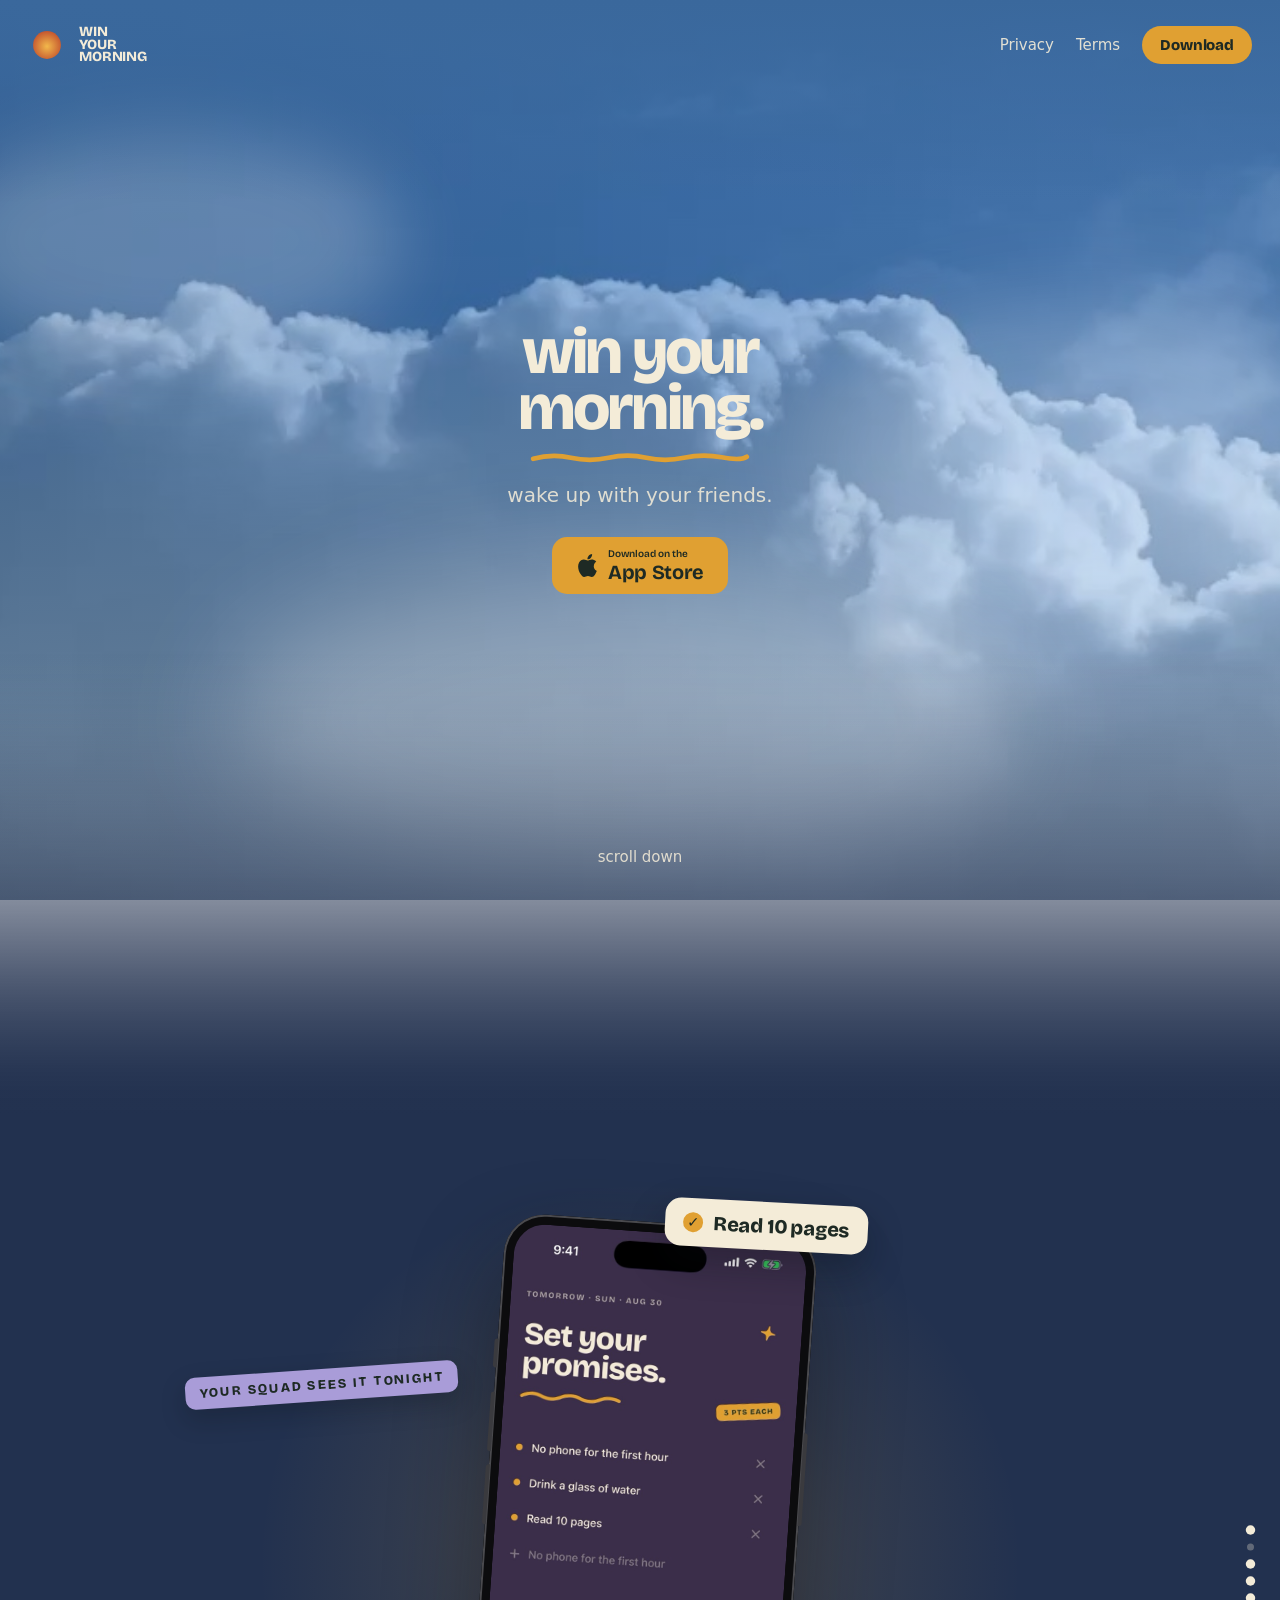
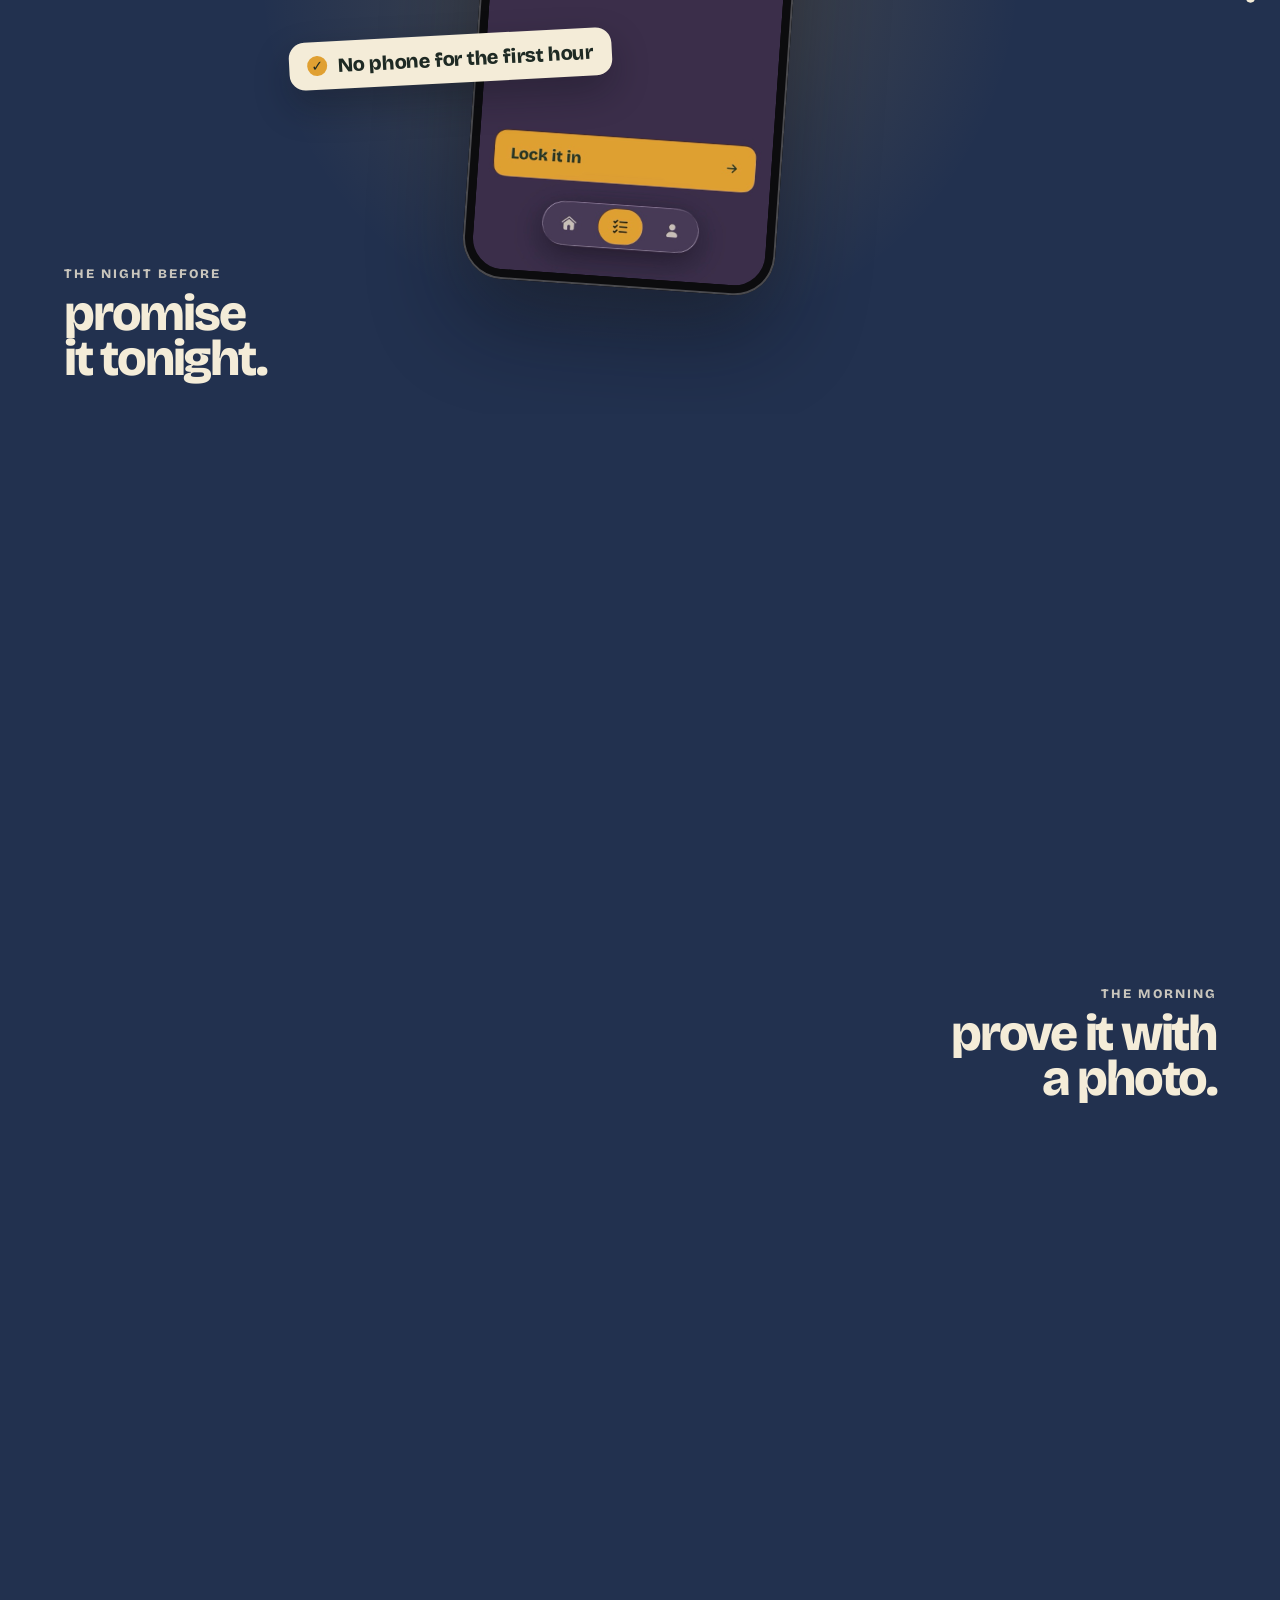
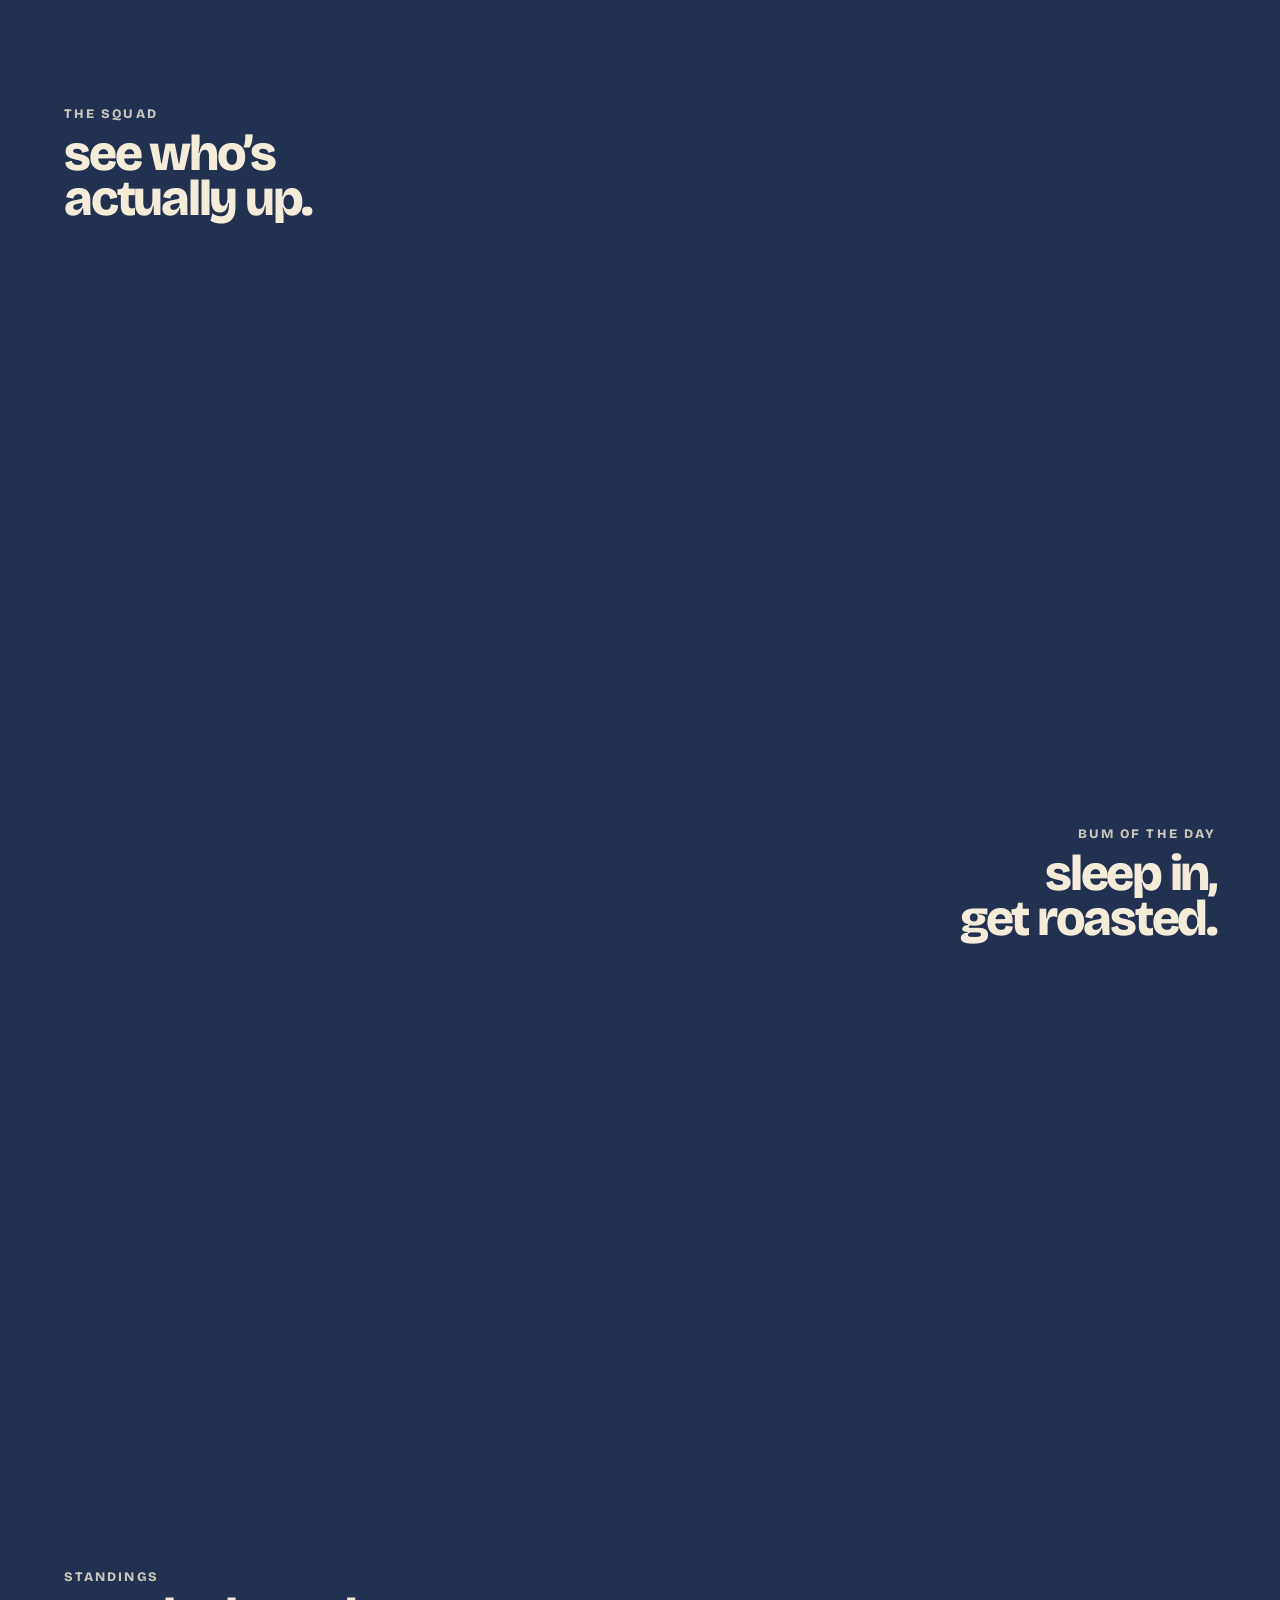
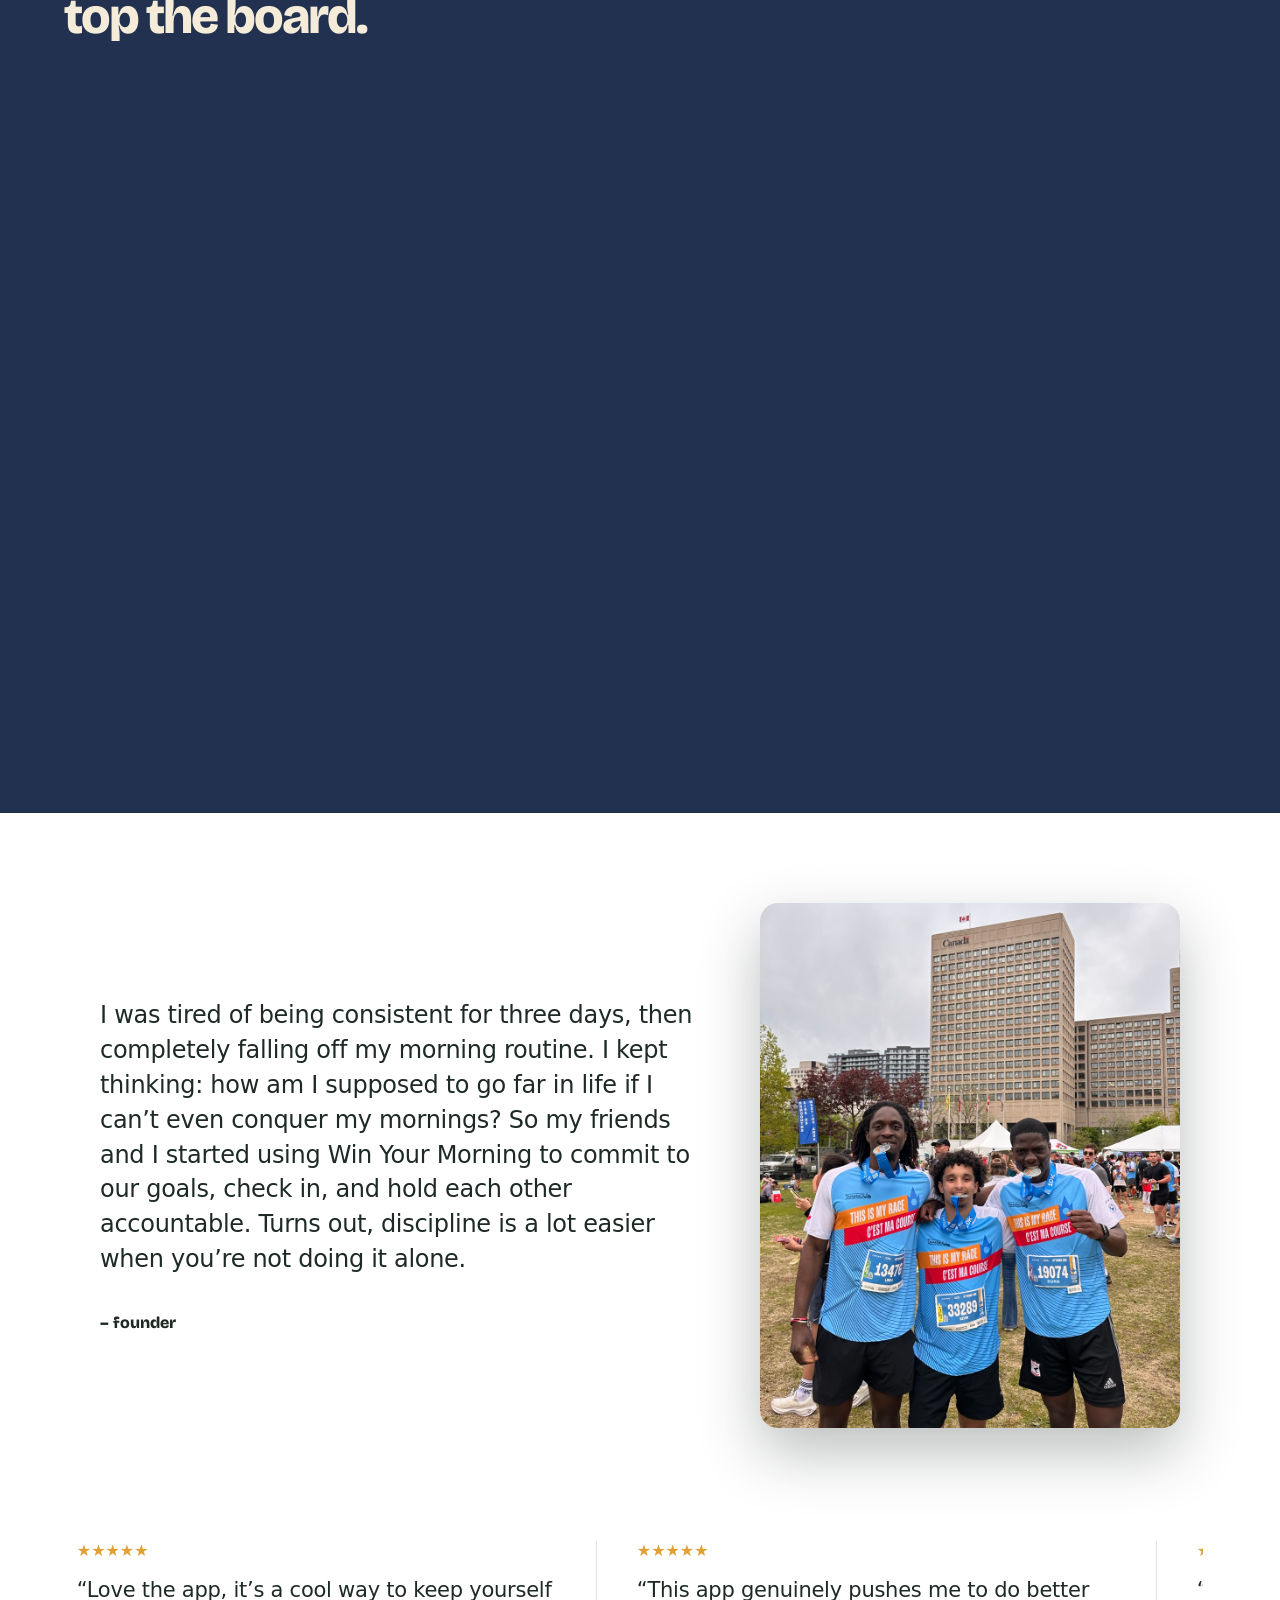
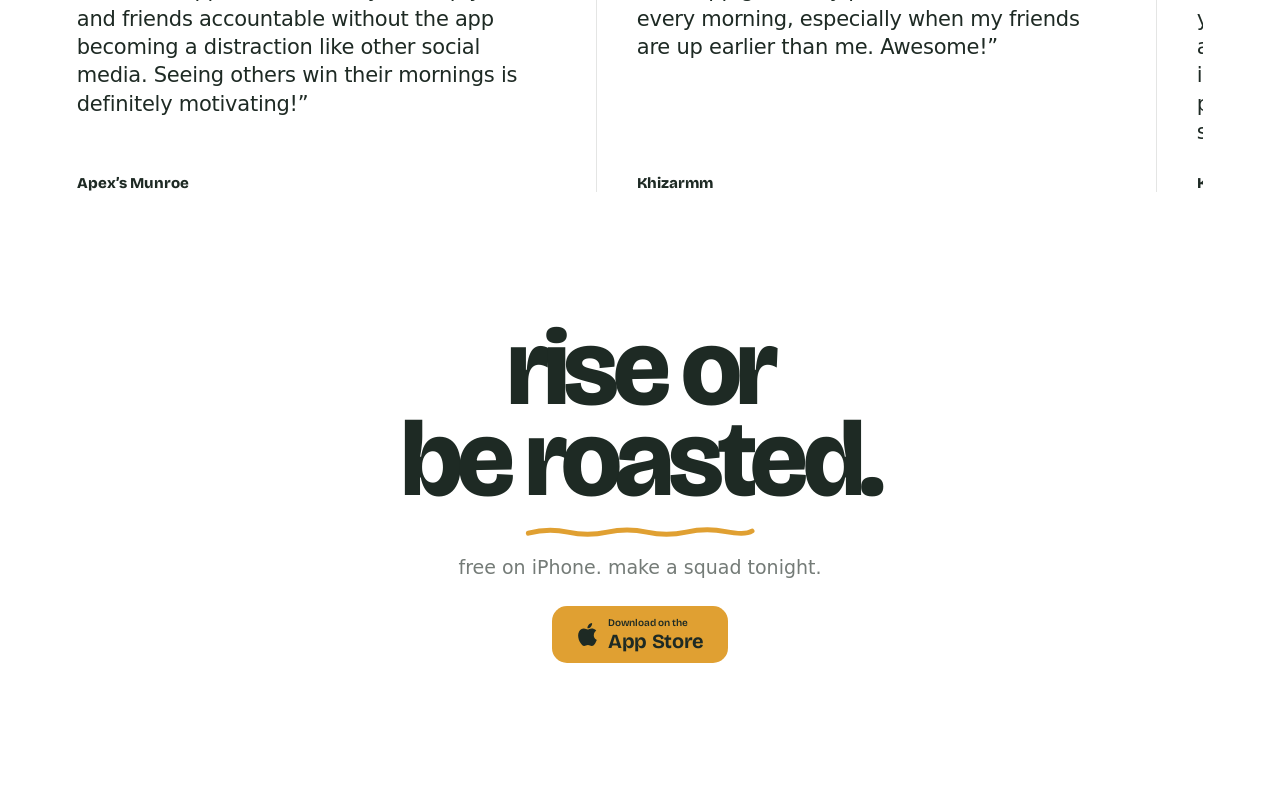
==== index.html @ 9e1a0895 "Landing page: the story's words scroll past the pinned phone, and the Go Pro beat is gone On desktop" ====
<!DOCTYPE html>
<html lang="en">
<head>
<meta charset="utf-8">
<meta name="viewport" content="width=device-width, initial-scale=1, viewport-fit=cover">
<title>Win Your Morning</title>
<meta name="description" content="Your friends are the alarm clock. Make your promises the night before, prove it with a photo by the deadline, or wake up as Bum of the Day.">

<link rel="icon" href="/assets/favicon.svg" type="image/svg+xml">
<link rel="apple-touch-icon" href="/assets/apple-touch-icon.png">
<meta name="theme-color" content="#3A689C">

<meta property="og:type" content="website">
<meta property="og:title" content="Win Your Morning">
<meta property="og:description" content="Your friends are the alarm clock. Make your promises the night before, prove it with a photo by the deadline, or wake up as Bum of the Day.">
<meta property="og:url" content="https://winurmorning.com/">
<meta property="og:image" content="https://winurmorning.com/assets/og.png">
<meta name="twitter:card" content="summary_large_image">
<meta name="twitter:title" content="Win Your Morning">
<meta name="twitter:description" content="Your friends are the alarm clock. Prove your morning by the deadline — or wake up as Bum of the Day.">
<meta name="twitter:image" content="https://winurmorning.com/assets/og.png">

<link rel="preconnect" href="https://fonts.googleapis.com">
<link rel="preconnect" href="https://fonts.gstatic.com" crossorigin>
<link href="https://fonts.googleapis.com/css2?family=Bricolage+Grotesque:opsz,wght@10..48,300;10..48,400;10..48,500;10..48,600;10..48,700;10..48,800&display=swap" rel="stylesheet">

<style>
  /* Layout: the sky hero stays fixed; under it ONE pinned phone tells the
     whole day (night → morning → squad → bum → standings) while the
     stage changes colour behind it; the screens in the phone are real app
     captures (App Screen Picker + simulator). Then the white sheet (founder,
     reviews, close). A gold App Store dock rides the bottom until the
     founder's note. */
  *{box-sizing:border-box}
  :root{
    color-scheme: light;
    --ink:#1E2A24; --cream:#F4ECD8; --gold:#E0A032; --amber:#F2B84B; --terra:#C4562F;
    --leaf:#2E5A43; --lilac:#A99CD8; --white:#FFFFFF;
    /* the day, one colour per beat of the story */
    --night:#22314F; --green:#4E8A66; --day:#4C84C4; --wine:#8E3550; --rose:#C4628C; --plum:#4A3A5E;
    --cta:#E0A032; --cta-text:#1E2A24; --cta-hover:#F2B84B;
    --font-primary:'Bricolage Grotesque',ui-sans-serif,system-ui,sans-serif;
    --font-secondary:-apple-system,'SF Pro Text',system-ui,'Segoe UI',Roboto,sans-serif;
  }
  html,body{margin:0; min-height:100%}
  /* What shows past either end of the page (a trackpad or iPhone bounce) is
     the html backdrop: sky blue at the top, white from the story down — the
     script flips it — and the sky layer itself is hidden once the story
     covers the screen, so the clouds can't peek out under the last section. */
  html{background:#3A689C}
  body{font-family:var(--font-secondary); color:var(--cream); background:#FFFFFF;
       -webkit-font-smoothing:antialiased; overscroll-behavior:none}
  body.past-hero .hero{visibility:hidden}
  a{text-decoration:none}

  /* ── sky (unchanged from the live page) ── */
  .hero{position:fixed; inset:0; overflow:hidden; z-index:0;
        background:linear-gradient(178deg,#6FA3DA 0%,#4C86C6 30%,#8DB8E4 68%,#CFE0F1 100%)}
  .heroposter,.herovid{position:absolute; top:50%; left:50%; min-width:100%; min-height:100%;
        width:auto; height:auto; transform:translate(-50%,-50%) scale(1.06); z-index:0; pointer-events:none}
  .herovid{opacity:0; transition:opacity .1s ease}
  .herovid.is-live{opacity:1}
  .wash{position:absolute; inset:0; z-index:1; pointer-events:none;
        background:linear-gradient(178deg,rgba(76,134,198,.62) 0%,rgba(76,134,198,.5) 34%,
                  rgba(141,184,228,.42) 70%,rgba(207,224,241,.5) 100%)}
  .hero::before{content:''; position:absolute; top:0; left:0; right:0; height:200px; z-index:3; pointer-events:none;
        background:linear-gradient(to bottom,#3A689C 0%,rgba(58,104,156,.55) 42%,rgba(58,104,156,0) 100%)}
  .cloud{position:absolute; border-radius:50%; z-index:2; pointer-events:none}
  .c1{left:-60px; top:120px; width:460px; height:240px; background:rgba(255,255,255,.22); filter:blur(38px)}
  .c2{right:-80px; top:300px; width:560px; height:300px; background:rgba(255,255,255,.2); filter:blur(46px)}
  .c3{left:18%; bottom:20px; width:62%; height:320px; background:rgba(255,255,255,.28); filter:blur(56px)}

  .nav{position:absolute; top:0; left:0; right:0; z-index:30; display:flex; align-items:center; justify-content:space-between;
       padding:calc(26px + env(safe-area-inset-top)) calc(28px + env(safe-area-inset-right)) 26px calc(28px + env(safe-area-inset-left))}
  .brand{display:flex; align-items:center; gap:13px; color:var(--cream)}
  .brand span{font-family:var(--font-primary); font-size:14px; font-weight:800; letter-spacing:-.01em; line-height:.9}
  .nav-links{display:flex; align-items:center; gap:22px}
  .nav-link{font-size:15px; font-weight:500; color:rgba(244,236,216,.9)}
  .nav-cta{font-family:var(--font-primary); font-size:15px; font-weight:800; letter-spacing:-.01em; color:var(--ink);
           background:var(--gold); padding:10px 18px; border-radius:999px; transition:background .16s ease, transform .16s ease}
  .nav-cta:hover{background:var(--amber); transform:translateY(-1px)}

  main{position:relative; z-index:10}
  .frame{position:relative; min-height:100svh; display:flex; flex-direction:column; width:100%; max-width:1440px; margin:0 auto}
  .content{flex:1; display:flex; flex-direction:column; align-items:center; justify-content:center; text-align:center; padding:90px 24px 8vh}
  h1{margin:0; font-family:var(--font-primary); font-size:clamp(44px,5vw,72px); font-weight:800; line-height:.88; letter-spacing:-.045em; color:var(--cream)}
  .squiggle{display:block; margin-top:14px; width:220px; height:auto}
  .tagline{margin:20px 0 0; font-size:20px; font-weight:500; color:rgba(244,236,216,.86)}

  /* App Store badge — bigger in the hero, the same shape everywhere */
  .appstore{display:inline-flex; align-items:center; gap:7px; padding:8px 16px; border-radius:11px;
            background:var(--cta); color:var(--cta-text); transition:background .16s ease, transform .16s ease}
  .appstore:hover{background:var(--cta-hover); transform:translateY(-1px)}
  .appstore:focus-visible{outline:3px solid var(--cream); outline-offset:3px}
  .appstore svg{width:17px; height:17px; flex:none; margin-top:-1px}
  .as-stack{display:flex; flex-direction:column; line-height:1; text-align:left}
  .as-pre{font-family:var(--font-primary); font-size:7.5px; font-weight:600}
  .as-name{font-family:var(--font-primary); font-size:14.5px; font-weight:700; letter-spacing:-.015em; margin-top:2px}
  .appstore.big{margin-top:30px; padding:12px 24px; border-radius:15px; gap:9px}
  .appstore.big svg{width:23px; height:23px}
  .appstore.big .as-pre{font-size:10px}
  .appstore.big .as-name{font-size:20px; margin-top:3px}

  /* ── sky → night: one long S-curve (smoothstep), so it eases in AND out —
        no edge where it starts, no edge where it lands. Nothing else in it. ── */
  /* margin-bottom -2px: the night section overlaps the fade by 2px, so a
     fractional pixel height can never open a hairline of sky between them */
  .dusk{position:relative; height:clamp(300px,52svh,540px); margin-top:-28svh; margin-bottom:-2px; pointer-events:none;
        background:linear-gradient(180deg,
          rgba(34,49,79,0) 0%, rgba(34,49,79,.007) 5%, rgba(34,49,79,.028) 10%, rgba(34,49,79,.061) 15%,
          rgba(34,49,79,.104) 20%, rgba(34,49,79,.156) 25%, rgba(34,49,79,.216) 30%, rgba(34,49,79,.282) 35%,
          rgba(34,49,79,.352) 40%, rgba(34,49,79,.425) 45%, rgba(34,49,79,.5) 50%, rgba(34,49,79,.575) 55%,
          rgba(34,49,79,.648) 60%, rgba(34,49,79,.718) 65%, rgba(34,49,79,.784) 70%, rgba(34,49,79,.844) 75%,
          rgba(34,49,79,.896) 80%, rgba(34,49,79,.939) 85%, rgba(34,49,79,.972) 90%, rgba(34,49,79,.993) 95%,
          var(--night) 100%)}

  /* "scroll down" on the hero: just the words, nudging downward */
  /* same type as the tagline ("wake up with your friends."), bouncing */
  .cue{position:absolute; left:50%; bottom:calc(34px + env(safe-area-inset-bottom)); transform:translateX(-50%); z-index:5;
       font-family:var(--font-secondary); font-size:15px; font-weight:500; color:rgba(244,236,216,.86); white-space:nowrap;
       transition:opacity .35s ease}
  .cue span{display:inline-block; animation:bounce 2.6s cubic-bezier(.45,0,.55,1) infinite}
  @keyframes bounce{
    0%,60%,100%{translate:0 0}
    30%{translate:0 8px}
  }
  body.scrolled .cue{opacity:0}

  /* ── the hero's entrance. The title lands a letter at a time: each one
        starts at twice its size, blurred and clear, drops just past its size
        and settles. Then the squiggle draws itself, and the tagline and the
        button spring up from below. All of it hangs off html.intro, which the
        script after the styles sets (never for reduced motion) and takes away
        again when the entrance is over — so with no script the hero is simply
        there. `scale` and `translate`, not `transform`, and fill backwards:
        nothing is left on the button afterwards, so its hover lift still works.
        The cue has an opacity transition of its own, which would outrank an
        animation, so it waits on a class (html.late) and fades by that. ── */
  h1 .w,h1 .ch{display:inline-block}
  h1 .w{white-space:nowrap}
  html.intro:not(.go) #top h1,
  html.intro:not(.go) #top .squiggle,
  html.intro:not(.go) #top .tagline,
  html.intro:not(.go) #top .appstore,
  html.intro:not(.late) #top .cue{opacity:0}
  html.intro.go #top h1 .ch{animation:letter-in .56s linear backwards; animation-delay:calc(.15s + var(--i) * 42ms)}
  html.intro.go #top .squiggle path{stroke-dasharray:1; animation:squiggle-in .5s cubic-bezier(.44,0,.56,1) .8s backwards}
  html.intro.go #top .tagline{animation:rise-in .6s linear .95s backwards}
  html.intro.go #top .appstore{animation:rise-in .6s linear 1.07s backwards}
  @keyframes letter-in{
    0%{opacity:0; scale:2; filter:blur(10px); animation-timing-function:cubic-bezier(.25,.6,.35,1)}
    40%{opacity:1; filter:blur(0)}
    62%{scale:.95; animation-timing-function:cubic-bezier(.45,0,.55,1)}
    100%{opacity:1; scale:1; filter:blur(0)}
  }
  @keyframes rise-in{
    0%{opacity:0; translate:0 50px; scale:.5; animation-timing-function:cubic-bezier(.25,.6,.35,1)}
    45%{opacity:1}
    64%{translate:0 -4px; scale:1.035; animation-timing-function:cubic-bezier(.45,0,.55,1)}
    100%{opacity:1; translate:0 0; scale:1}
  }
  @keyframes squiggle-in{
    0%{stroke-dashoffset:1; opacity:0}
    10%{opacity:1}
    100%{stroke-dashoffset:0; opacity:1}
  }

  /* ── the story ── */
  /* The beat's colour lives on the track, not just the pinned stage: when
     iOS Safari's toolbar collapses the screen grows past the stage's 100svh,
     and the strip under it must be the same colour, not the night base. */
  .track{position:relative; height:calc(5 * 80svh + 100svh); background:var(--sbg,var(--night));
         transition:background-color 1s cubic-bezier(.44,0,.56,1)}
  /* Motion borrowed from Stompers' showcase: one ease curve for everything
     (.44,0,.56,1), 1 s for the stage colour, 0.4 s for the screen swap. */
  .stage{position:sticky; top:0; height:100svh; overflow:hidden; background:var(--sbg,var(--night));
         transition:background-color 1s cubic-bezier(.44,0,.56,1); display:grid; place-items:center; --sfg:var(--cream)}
  .grain{position:absolute; inset:0; pointer-events:none; opacity:.12; mix-blend-mode:overlay;
         background-image:url("data:image/svg+xml;utf8,<svg xmlns='http://www.w3.org/2000/svg' width='180' height='180'><filter id='n'><feTurbulence type='fractalNoise' baseFrequency='.9' numOctaves='2' stitchTiles='stitch'/><feColorMatrix values='0 0 0 0 1  0 0 0 0 1  0 0 0 0 1  0 0 0 .55 0'/></filter><rect width='100%' height='100%' filter='url(%23n)'/></svg>")}
  .glow{position:absolute; left:50%; top:50%; width:min(900px,120vw); aspect-ratio:1; transform:translate(-50%,-50%);
        border-radius:50%; pointer-events:none; background:radial-gradient(circle,rgba(242,184,75,.26) 0%,rgba(242,184,75,.08) 36%,rgba(242,184,75,0) 60%)}

  .rig{position:relative; height:min(74svh,690px); aspect-ratio:340/723; margin-top:-2svh}
  /* each beat leans the phone a different way; one phone, so it swings
     between angles instead of snapping */
  .phone{position:absolute; inset:0; background:#0C0C0E; border-radius:13% / 6.2%; padding:3.2%;
         box-shadow:inset 0 0 0 2px #4A4A4E, 0 40px 90px rgba(10,14,20,.45);
         rotate:var(--tilt,0deg); transition:rotate .8s cubic-bezier(.34,1.3,.64,1)}
  .phone > i{position:absolute; width:4px; background:#3A3A3E; border-radius:3px 0 0 3px; left:-3px}
  .phone > i:nth-child(1){top:19%; height:4.4%}
  .phone > i:nth-child(2){top:27%; height:9%}
  .phone > i:nth-child(3){top:38%; height:9%}
  .phone > i:nth-child(4){left:auto; right:-3px; top:30%; height:14%; border-radius:0 3px 3px 0}
  .screen{position:relative; width:100%; height:100%; border-radius:10.5% / 4.9%; overflow:hidden; background:#000}
  .scr{position:absolute; inset:0; width:100%; height:100%; object-fit:cover; object-position:50% 0; display:block;
       opacity:0; transform:scale(1.02); transition:opacity .4s cubic-bezier(.44,0,.56,1), transform .4s cubic-bezier(.44,0,.56,1)}
  .scr.on{opacity:1; transform:none}

  /* things that float around the phone */
  .props{position:absolute; inset:0; pointer-events:none}
  /* Pop-in, Stompers-style: each piece starts small and over-rotated, then
     springs into place a beat after the one before. Leaving is a quick fade. */
  .props > *{position:absolute; opacity:0; transform:scale(.6) rotate(calc(var(--r,0deg) - 10deg));
             transition:opacity .2s ease, transform .25s ease}
  .props.on > *{opacity:1; transform:scale(1) rotate(var(--r,0deg));
                transition:opacity .3s ease, transform .7s cubic-bezier(.34,1.45,.64,1)}
  .props.on > :nth-child(2){transition-delay:.12s}
  .props.on > :nth-child(3){transition-delay:.24s}
  .props.on > :nth-child(4){transition-delay:.36s}
  /* …and once they're out, they float, for good. `translate` stacks on the
     pop-in's `transform`, so the two never fight. Three patterns — up 42,
     down 42, up 22 — on different clocks, so nothing moves in step. */
  .props > *{--amp:42px; animation:float-up 8.5s ease-in-out infinite}
  .props > :nth-child(2){animation-name:float-down; animation-delay:-3.1s}
  .props > :nth-child(3){--amp:22px; animation-duration:7.5s; animation-delay:-1.4s}
  .props > :nth-child(4){animation-name:float-down; animation-duration:9.2s; animation-delay:-5.3s}
  @keyframes float-up{0%,100%{translate:0 0} 50%{translate:0 calc(var(--amp) * -1)}}
  @keyframes float-down{0%,100%{translate:0 0} 50%{translate:0 var(--amp)}}
  .face{width:clamp(62px,11svh,104px); aspect-ratio:1; border-radius:50%; object-fit:cover;
        border:4px solid var(--cream); box-shadow:0 14px 34px rgba(10,14,20,.35)}
  .chip{display:flex; align-items:center; gap:10px; white-space:nowrap; background:var(--cream); color:var(--ink);
        font-family:var(--font-primary); font-weight:800; font-size:clamp(14px,2.3svh,20px); letter-spacing:-.01em;
        padding:12px 18px; border-radius:16px; box-shadow:0 16px 36px rgba(10,14,20,.3)}
  .chip .tick{width:1.4em; height:1.4em; border-radius:50%; background:var(--gold); color:var(--ink); display:grid; place-items:center; font-size:.72em}
  .tag{font-family:var(--font-primary); font-weight:800; font-size:clamp(10px,1.6svh,13px); letter-spacing:.14em; text-transform:uppercase;
       padding:8px 14px; border-radius:10px; white-space:nowrap; box-shadow:0 10px 24px rgba(10,14,20,.25)}
  .tag.gold{background:var(--gold); color:var(--ink)}
  .tag.lilac{background:var(--lilac); color:var(--ink)}
  .bubble{display:flex; align-items:center; gap:12px; width:max-content; max-width:min(300px,64vw); background:var(--white); color:var(--ink);
          padding:12px 18px 12px 12px; border-radius:20px; box-shadow:0 16px 36px rgba(10,14,20,.3)}
  .bubble img{width:44px; height:44px; border-radius:50%; object-fit:cover; flex:none}
  .bubble div{min-width:0; font-size:clamp(13px,1.9svh,16px); line-height:1.3}
  .bubble b{display:block; font-family:var(--font-primary); font-weight:800; font-size:.95em}
  .bubble small{color:#8A8A86; font-weight:500}
  .push{display:flex; gap:12px; align-items:flex-start; width:clamp(260px,46svh,380px); background:rgba(250,248,244,.94);
        color:#1C1C1E; padding:14px 16px; border-radius:22px; box-shadow:0 18px 40px rgba(10,14,20,.35)}
  .push .icon{flex:none; width:40px; height:40px; border-radius:10px; background:#3F78D8; display:grid; place-items:center}
  /* the push that lies across the phone's top: opaque, and it stays put —
     it's the lid over the status bar, so it doesn't float off it */
  .push.lid{background:#FAF8F4; animation:none !important; width:clamp(260px,50svh,400px) !important;
            margin-left:calc(clamp(260px,50svh,400px) / -2) !important;
            padding:clamp(9px,1.4svh,14px) clamp(12px,1.8svh,16px); gap:clamp(8px,1.2svh,12px); align-items:center}
  .push.lid .icon{width:clamp(26px,4.2svh,40px); height:clamp(26px,4.2svh,40px); border-radius:clamp(7px,1svh,10px)}
  .push.lid .icon i{width:55%; height:55%}
  .push.lid .txt{font-size:clamp(11px,1.65svh,15px); white-space:nowrap}
  .push.lid .app{font-size:clamp(9px,1.3svh,12px)}
  .push .icon i{width:22px; height:22px; border-radius:50%; background:radial-gradient(circle at 50% 55%,#F2B84B,#C4562F)}
  .push .txt{min-width:0; font-size:15px; line-height:1.3}
  .push .app{display:flex; justify-content:space-between; font-family:var(--font-primary); font-weight:800; font-size:12px; letter-spacing:.06em}
  .push .app span{font-family:var(--font-secondary); font-weight:400; letter-spacing:0; color:#8A8A86}
  .streak{display:flex; align-items:center; gap:10px; background:var(--gold); color:var(--ink); padding:12px 20px 12px 14px;
          border-radius:18px; box-shadow:0 16px 36px rgba(10,14,20,.3); font-family:var(--font-primary)}
  .streak .fire{font-size:30px; line-height:1}
  .streak b{display:block; font-size:30px; font-weight:800; line-height:.9; letter-spacing:-.03em}
  .streak small{display:block; font-size:11px; font-weight:800; letter-spacing:.14em; text-transform:uppercase}
  .tag.leaf{background:var(--leaf); color:var(--cream)}
  /* the champ: a trophy card, the week's winner */
  .trophy{display:flex; align-items:center; gap:12px; background:var(--cream); color:var(--ink); padding:12px 20px 12px 14px;
          border-radius:18px; box-shadow:0 16px 36px rgba(10,14,20,.3); font-family:var(--font-primary); white-space:nowrap}
  .trophy .cup{font-size:34px; line-height:1}
  .trophy small{display:block; font-size:11px; font-weight:800; letter-spacing:.14em; text-transform:uppercase; color:#9A6A12}
  .trophy b{display:block; font-size:24px; font-weight:800; letter-spacing:-.03em; line-height:1.05}
  /* reactions on a post */
  .react{display:flex; align-items:center; gap:4px; background:var(--white); color:var(--ink); padding:9px 14px 9px 10px;
         border-radius:999px; box-shadow:0 14px 30px rgba(10,14,20,.28); white-space:nowrap}
  .react span{font-size:20px; line-height:1}
  .react b{margin-left:6px; font-size:14px; font-weight:600}

  /* the words for each beat: a small label and a short line, nothing else.
     They live in the track, not the pinned stage, so they scroll past at the
     page's own speed while the phone stays put — no fade, no animation. Each
     sits centred on screen halfway through its beat (beats are 80svh apart). */
  .lanes{position:absolute; inset:0; pointer-events:none; --sfg:var(--cream)}
  .label{position:absolute; top:calc((var(--i) + .5) * 80svh + 50svh); transform:translateY(-50%);
         max-width:min(380px,30vw); color:var(--sfg); pointer-events:none}
  .label.l{left:max(40px,5vw)}
  .label.r{right:max(40px,5vw); text-align:right}
  .label .eyebrow{display:block; font-family:var(--font-primary); font-size:13px; font-weight:800; letter-spacing:.16em; text-transform:uppercase; opacity:.8}
  .label h3{margin:10px 0 0; font-family:var(--font-primary); font-weight:800; font-size:clamp(36px,3.9vw,58px); line-height:.9;
            letter-spacing:-.045em; text-wrap:balance; overflow-wrap:anywhere}
  .pips{position:absolute; right:max(22px,2vw); top:50%; transform:translateY(-50%); display:flex; flex-direction:column; gap:10px}
  .pips i{width:7px; height:7px; border-radius:50%; background:var(--sfg); opacity:.3; transition:opacity .3s, transform .3s}
  .pips i.on{opacity:1; transform:scale(1.35)}

  /* the last stage colour dissolves into the white sheet: white laid over the
     rose on the same S-curve as the dusk, so it eases off the stage and eases
     into the founder's note with no edge at either end */
  .towhite{position:relative; height:clamp(220px,36svh,380px);
           background:linear-gradient(180deg,
             rgba(255,255,255,0) 0%, rgba(255,255,255,.007) 5%, rgba(255,255,255,.028) 10%, rgba(255,255,255,.061) 15%,
             rgba(255,255,255,.104) 20%, rgba(255,255,255,.156) 25%, rgba(255,255,255,.216) 30%, rgba(255,255,255,.282) 35%,
             rgba(255,255,255,.352) 40%, rgba(255,255,255,.425) 45%, rgba(255,255,255,.5) 50%, rgba(255,255,255,.575) 55%,
             rgba(255,255,255,.648) 60%, rgba(255,255,255,.718) 65%, rgba(255,255,255,.784) 70%, rgba(255,255,255,.844) 75%,
             rgba(255,255,255,.896) 80%, rgba(255,255,255,.939) 85%, rgba(255,255,255,.972) 90%, rgba(255,255,255,.993) 95%,
             #FFFFFF 100%), var(--rose)}

  /* the dock: one tap to the store from anywhere in the story */
  .dock{position:fixed; left:50%; bottom:calc(22px + env(safe-area-inset-bottom)); z-index:50; opacity:0;
        transform:translate(-50%,140%); transition:transform .5s cubic-bezier(.4,0,.6,1), opacity .4s ease}
  body.dock-on .dock{transform:translate(-50%,0); opacity:1; transition:transform .45s cubic-bezier(.2,1.2,.4,1), opacity .3s ease}
  .dock .appstore{padding:11px 22px; border-radius:14px}
  .dock .appstore svg{width:21px; height:21px}
  .dock .as-pre{font-size:9px}
  .dock .as-name{font-size:18px; margin-top:2px}

  /* ── white sheet ── */
  .sheet{position:relative; z-index:10; background:var(--white); color:var(--ink); margin-top:-1px}
  .sec{width:100%; padding:0 clamp(16px,6vw,120px); display:flex; flex-direction:column; align-items:center}
  .panel{width:100%; max-width:1480px; padding:clamp(56px,7vw,104px) 0}
  .display{font-family:var(--font-primary); font-weight:800; letter-spacing:-.045em; color:var(--ink); text-wrap:balance; margin:0}
  .body{font-family:var(--font-secondary); color:rgba(30,42,36,.66); margin:0}
  .eyebrow-ink{font-family:var(--font-primary); font-size:11px; font-weight:700; letter-spacing:.16em; text-transform:uppercase; color:#9A968B}
  .testi{display:grid; grid-template-columns:minmax(0,1fr) 420px; gap:64px; width:100%; max-width:1080px; margin:0 auto; align-items:center}
  .testi .quote{font-size:clamp(19px,2vw,24px); font-weight:500; line-height:1.45; letter-spacing:-.012em; color:var(--ink); margin:0}
  .testi .who b{display:block; font-family:var(--font-primary); font-size:16px; font-weight:800}
  .testi .pic{min-width:0; aspect-ratio:4/5; border-radius:18px; overflow:hidden; box-shadow:0 24px 60px rgba(30,42,36,.3)}
  .testi .pic img{width:100%; height:100%; object-fit:cover; object-position:50% 80%; display:block; transform:scale(1.25); transform-origin:50% 85%}
  /* the reviews never stop: no pause on hover, click or touch */
  .reviews{padding:24px 0; overflow:hidden}
  .rtrack{display:flex; gap:40px; width:max-content; animation:marquee 170s linear infinite}
  .rev{width:520px; max-width:80vw; flex:none; display:flex; flex-direction:column; justify-content:space-between; gap:28px; padding-right:40px; border-right:1px solid rgba(30,42,36,.12)}
  .rev .stars{color:var(--gold); font-size:16px}
  .rev p{font-size:21px; font-weight:500; line-height:1.35; letter-spacing:-.012em; color:var(--ink); margin:16px 0 0}
  .rev .who b{display:block; font-family:var(--font-primary); font-size:15px; font-weight:800}
  .rev .who .eyebrow-ink{display:block; margin-top:4px}
  @keyframes marquee{from{transform:translateX(0)} to{transform:translateX(-50%)}}
  /* ── the close + footer: one cream page, a real sunrise at the foot ── */
  .finale{position:relative; color:var(--ink); background:var(--white)}
  .finale-cta{display:flex; flex-direction:column; align-items:center; text-align:center; gap:16px;
              padding:clamp(72px,12svh,140px) 24px calc(clamp(96px,16svh,180px) + env(safe-area-inset-bottom))}
  .finale h2{margin:0; font-family:var(--font-primary); font-weight:800; font-size:clamp(56px,8.4vw,120px); line-height:.84;
             letter-spacing:-.055em; color:var(--ink); text-wrap:balance}
  .finale .squiggle{width:clamp(160px,18vw,250px); margin-top:4px}
  .finale-cta p{margin:2px 0 0; font-size:clamp(17px,1.5vw,19px); font-weight:500; color:rgba(30,42,36,.62)}
  .finale .appstore.big{margin-top:12px}

  .foot{max-width:1200px; margin:0 auto; padding:0 max(24px,4vw)}
  .foot-top{display:flex; justify-content:space-between; align-items:flex-start; gap:48px; flex-wrap:wrap;
            padding-top:clamp(28px,4svh,48px); border-top:1px solid rgba(30,42,36,.12)}
  .foot-about{display:flex; flex-direction:column; gap:18px; max-width:420px; min-width:0}
  .foot-brand{display:flex; align-items:center; gap:12px; color:var(--ink)}
  .foot-brand span{font-family:var(--font-primary); font-size:14px; font-weight:800; letter-spacing:-.01em; line-height:.9}
  .foot-about p{margin:0; font-size:16px; line-height:1.55; color:rgba(30,42,36,.66); text-wrap:pretty}
  .foot-cols{display:flex; gap:clamp(48px,8vw,120px)}
  .foot-cols div{display:flex; flex-direction:column; gap:12px; min-width:0}
  .foot-cols h4{margin:0 0 6px; font-family:var(--font-primary); font-size:16px; font-weight:800; color:var(--ink)}
  .foot-cols a{font-size:15px; color:rgba(30,42,36,.58); transition:color .16s ease}
  .foot-cols a:hover{color:var(--ink)}
  .foot-rule{height:1px; background:rgba(30,42,36,.12); margin-top:clamp(36px,5svh,56px)}
  .foot-bottom{display:flex; justify-content:space-between; gap:12px; flex-wrap:wrap; padding:18px 0 0;
               font-size:14px; color:rgba(30,42,36,.6)}
  /* the scene: the photo's sky dissolves up into the cream */
  .foot-scene{position:relative; margin-top:clamp(8px,2svh,24px); height:clamp(260px,42vw,560px); overflow:hidden}
  .foot-scene img{position:absolute; inset:0; width:100%; height:100%; object-fit:cover; object-position:50% 58%; display:block;
                  -webkit-mask-image:linear-gradient(180deg,transparent 0%,rgba(0,0,0,.35) 14%,rgba(0,0,0,.8) 30%,#000 44%);
                          mask-image:linear-gradient(180deg,transparent 0%,rgba(0,0,0,.35) 14%,rgba(0,0,0,.8) 30%,#000 44%)}

  @media (max-width:900px){
    .testi{grid-template-columns:1fr; gap:36px}
    .testi .pic{max-width:360px}
    .foot-top{flex-direction:column; gap:32px}
    .foot-bottom{flex-direction:column}
  }
  /* phone-sized: words on top, phone under them, dock at the foot */
  @media (max-width:760px){
    /* phone cards are ~300px, not 520, so the same 170s loop crawled at about
       22px/s; 80s puts it near desktop's pace (~45px/s) */
    .rtrack{animation-duration:80s}
    .appstore.big{padding:12px 22px}
    .appstore.big .as-name{font-size:18px}
    .stage{place-items:end center; padding-bottom:calc(104px + env(safe-area-inset-bottom))}
    .rig{height:min(56svh,480px); margin-top:0}
    /* on a phone the words sit above the phone, so scrolling them past would
       drag them across it: here they stay pinned and swap, as before */
    .lanes{inset:auto; position:sticky; top:0; height:100svh; margin-top:-100svh}
    .label, .label.l, .label.r{left:20px; right:20px; max-width:none; text-align:center; top:calc(env(safe-area-inset-top) + 7svh); bottom:auto;
                               opacity:0; transform:translateY(18px); transition:opacity .4s ease, transform .5s ease}
    .label.on{opacity:1; transform:none}
    .label h3{font-size:clamp(30px,8.6vw,40px); max-width:9ch; margin-inline:auto}
    .pips{display:none}
    .opt{display:none}
    .face{border-width:3px}
    .chip{padding:9px 13px; border-radius:13px; gap:8px}
    .bubble{padding:9px 13px 9px 9px; gap:9px; max-width:58vw}
    .bubble img{width:32px; height:32px}
    .push{width:min(300px,82vw); padding:11px 13px; gap:10px; margin-left:calc(min(300px,82vw) / -2) !important}
    .push .txt{font-size:13px}
    .push .icon{width:32px; height:32px}
    .streak b{font-size:24px} .streak .fire{font-size:24px}
    /* floating cards stay inside a phone screen: anything placed past the
       phone's edge is pulled back over it */
    .props > [style*="left:5"], .props > [style*="left:6"], .props > [style*="left:7"]{left:auto !important; right:-8% !important}
    .props > [style*="left:-5"], .props > [style*="left:-6"]{left:-8% !important}
    .props > [style*="left:-4"], .props > [style*="left:-3"]{left:-8% !important}
    .props > [style*="left:10"]{left:auto !important; right:-8% !important}
    .props > [style*="right:10"]{right:auto !important; left:-8% !important}
    /* the push stays centred over the phone's top, phone-width */
    .props > .push.lid{left:50% !important; right:auto !important;
                       width:min(340px,92vw) !important; margin-left:calc(min(340px,92vw) / -2) !important}
    .props > *{--amp:16px !important}
    .cue{bottom:calc(26px + env(safe-area-inset-bottom)); font-size:14px}
  }
  @media (min-width:641px) and (max-height:720px){
    h1{font-size:clamp(38px,4vw,56px)}
    .tagline{margin-top:16px; font-size:18px}
    .frame .appstore.big{margin-top:22px}
    .content{padding-bottom:4vh}
  }
  /* the old page's phone sky (board: Landing Page REAL v2 Mobile): two
     smaller glows instead of three */
  @media (max-width:640px){
    .nav{padding:calc(20px + env(safe-area-inset-top)) 18px 0}
    .brand{gap:10px} .brand span{font-size:11px}
    .nav-links{gap:14px} .nav-link{font-size:13px; color:rgba(244,236,216,.78)} .nav-cta{font-size:13px; padding:8px 14px}
    .content{padding:80px 20px calc(10vh + env(safe-area-inset-bottom))}
    h1{font-size:clamp(40px,13.3vw,52px)}
    .squiggle{width:160px; margin-top:12px; stroke-width:11}
    .tagline{margin-top:16px; font-size:16px}
    .c1{left:-70px; top:130px; width:300px; height:180px; background:rgba(255,255,255,.2); filter:blur(34px)}
    .c2{right:-80px; top:auto; bottom:90px; width:340px; height:220px; background:rgba(255,255,255,.24); filter:blur(44px)}
    .c3{display:none}
  }
  @media (prefers-reduced-motion: reduce){
    .herovid{display:none}
    .rtrack{animation:none}
    .scr,.props > *,.label,.stage,.dock{transition:none}
    .cue span{animation:none}
    .props > *{animation:none}
  }
</style>
<script>
/* The hero's entrance (see "the hero's entrance" in the styles) is on only
   once this has run, and never for reduced motion. The timer is the net: if
   the script after the hero never runs, the hero still shows. */
(function () {
  if (window.matchMedia && window.matchMedia('(prefers-reduced-motion: reduce)').matches) return;
  var d = document.documentElement;
  d.classList.add('intro');
  window.__wymIntroNet = setTimeout(function () { d.classList.add('go', 'late'); }, 1500);
})();
</script>
</head>
<body>
<div class="hero" aria-hidden="true">
  <img class="heroposter" src="assets/hero-poster.jpg?v=2" alt="" decoding="async" fetchpriority="high">
  <video class="herovid" id="heroVid" muted loop autoplay playsinline webkit-playsinline preload="auto"></video>
  <div class="wash"></div>
  <div class="cloud c1"></div><div class="cloud c2"></div><div class="cloud c3"></div>
</div>

<div class="nav">
  <a class="brand" href="/">
    <svg width="38" height="38" viewBox="0 0 120 120" aria-hidden="true"><defs><radialGradient id="navSun" cx="50%" cy="55%" r="55%"><stop offset="0" stop-color="#F2B84B"></stop><stop offset="1" stop-color="#C4562F"></stop></radialGradient></defs><circle cx="60" cy="60" r="44" fill="url(#navSun)"></circle></svg>
    <span>WIN<br>YOUR<br>MORNING</span>
  </a>
  <div class="nav-links">
    <a class="nav-link" href="/privacy">Privacy</a>
    <a class="nav-link" href="/terms">Terms</a>
    <a class="nav-cta" href="https://apps.apple.com/ca/app/win-your-morning/id6791211875">Download</a>
  </div>
</div>

<main>
  <section class="frame" id="top">
    <div class="content">
      <h1>win your<br>morning.</h1>
      <svg class="squiggle" viewBox="0 0 420 24" fill="none" stroke="#E0A032" stroke-width="9" stroke-linecap="round" aria-hidden="true"><path d="M6 15 Q 42 5 78 13 T 150 13 T 222 13 T 294 13 T 366 12 T 414 11"></path></svg>
      <p class="tagline">wake up with your friends.</p>
      <a class="appstore big" href="https://apps.apple.com/ca/app/win-your-morning/id6791211875">
        <svg viewBox="0 0 24 24" fill="currentColor" aria-hidden="true"><path d="M12.152 6.896c-.948 0-2.415-1.078-3.96-1.04-2.04.027-3.91 1.183-4.961 3.014-2.117 3.675-.546 9.103 1.519 12.09 1.013 1.454 2.208 3.09 3.792 3.039 1.52-.065 2.09-.987 3.935-.987 1.831 0 2.35.987 3.96.948 1.637-.026 2.676-1.48 3.676-2.948 1.156-1.688 1.636-3.325 1.662-3.415-.039-.013-3.182-1.221-3.22-4.857-.026-3.04 2.48-4.494 2.597-4.559-1.429-2.09-3.623-2.324-4.39-2.376-2-.156-3.675 1.09-4.61 1.09zM15.53 3.83c.843-1.012 1.4-2.427 1.245-3.83-1.207.052-2.662.805-3.532 1.818-.78.896-1.454 2.338-1.273 3.714 1.338.104 2.715-.688 3.559-1.701"/></svg>
        <span class="as-stack"><span class="as-pre">Download on the</span><span class="as-name">App Store</span></span>
      </a>
    </div>
    <a class="cue" href="#how"><span>scroll down</span></a>
  </section>
  <script>
  /* Cut the title into letters and start the entrance: when Bricolage is in
     (or after 0.7 s, whichever is first), and only once the tab is showing. */
  (function () {
    var d = document.documentElement;
    if (!d.classList.contains('intro')) return;
    try {
      var h = document.querySelector('#top h1');
      var letters = document.createElement('span'), said = '', i = 0;
      letters.setAttribute('aria-hidden', 'true');
      [].slice.call(h.childNodes).forEach(function (node) {
        if (node.nodeType !== 3) { said += ' '; letters.appendChild(node); return; }   // the <br>
        said += node.nodeValue;
        node.nodeValue.split(/(\s+)/).forEach(function (part) {
          if (!part) return;
          if (/^\s+$/.test(part)) { letters.appendChild(document.createTextNode(part)); return; }
          // a word stays whole on its line; each letter in it moves on its own
          var w = document.createElement('span');
          w.className = 'w';
          part.split('').forEach(function (c) {
            var s = document.createElement('span');
            s.className = 'ch';
            s.style.setProperty('--i', i++);
            s.textContent = c;
            w.appendChild(s);
          });
          letters.appendChild(w);
        });
      });
      // a screen reader still gets the title as one line, not fifteen letters
      h.setAttribute('aria-label', said.replace(/\s+/g, ' ').trim());
      h.textContent = '';
      h.appendChild(letters);
      var sq = document.querySelector('#top .squiggle path');
      if (sq) sq.setAttribute('pathLength', '1');
      clearTimeout(window.__wymIntroNet);
      var started = false;
      function go() {
        if (started) return;
        if (document.hidden) { document.addEventListener('visibilitychange', go, { once: true }); return; }
        started = true;
        d.classList.add('go');
        setTimeout(function () { d.classList.add('late'); }, 1750);
        setTimeout(function () { d.classList.remove('intro', 'go', 'late'); }, 3000);
      }
      if (document.fonts && document.fonts.load) document.fonts.load('800 1em "Bricolage Grotesque"').then(go, go);
      setTimeout(go, 700);
    } catch (e) { d.classList.remove('intro'); }
  })();
  </script>

  <section class="story" id="how" aria-label="How it works">
    <div class="dusk" aria-hidden="true"></div>
    <div class="track" id="track">
      <div class="stage" id="stage">
        <div class="glow"></div>

        <div class="rig">
          <div class="phone"><i></i><i></i><i></i><i></i>
            <div class="screen">
              <img class="scr on" data-s="0" src="assets/screen-1-promises.jpg" alt="Set your promises: no phone for the first hour, drink a glass of water, read 10 pages, Lock it in">
              <img class="scr" data-s="1" src="assets/screen-2-logging.jpg" alt="Logging your morning: Amara's selfie in the frame, Add a caption, Looks good, Retake" loading="lazy">
              <img class="scr" data-s="2" src="assets/screen-3-home.jpg" alt="Rise and shine: the squad's faces along the top and Amara's trail-run post below" loading="lazy">
              <img class="scr" data-s="3" src="assets/screen-4-bum-hana.jpg" alt="Hana's Bum of the Day card, full screen: 1 of 3 kept" loading="lazy">
              <img class="scr" data-s="4" src="assets/screen-5-standings.jpg" alt="Standings: Amara first with 310 points, Jade second, Miles and Jordan today's bums" loading="lazy">
            </div>
          </div>

          <div class="props on" data-s="0">
            <div class="chip" style="left:58%; top:-3%; --r:3deg"><span class="tick">✓</span>Read 10 pages</div>
            <span class="tag lilac opt" style="right:108%; top:22%; --r:-4deg">your squad sees it tonight</span>
            <div class="chip" style="left:-62%; top:62%; --r:-3deg"><span class="tick">✓</span>No phone for the first hour</div>
          </div>
          <div class="props" data-s="1">
            <span class="tag lilac opt" style="left:-40%; top:30%; --r:-4deg">open till 12 pm</span>
            <span class="tag leaf" style="left:100%; top:18%; --r:5deg">won it · 6:48</span>
            <div class="chip" style="left:62%; top:62%; --r:-3deg"><span class="tick">✓</span>3 of 3 kept</div>
          </div>
          <div class="props" data-s="2">
            <div class="bubble" style="left:-58%; top:50%; --r:-2deg"><img src="assets/faces/jade.jpg" alt=""><div><b>Jade</b>wow, what a morning routine</div></div>
            <div class="bubble" style="left:64%; top:74%; --r:2deg"><img src="assets/faces/diego.jpg" alt=""><div><b>Diego</b>who runs trails at 7 am</div></div>
            <div class="react opt" style="left:100%; top:16%; --r:4deg"><span>🔥</span><span>😤</span><span>👏</span><b>Mei, Sienna +3</b></div>
          </div>
          <div class="props" data-s="3">
            <div class="push lid" style="left:50%; top:-1.2%; margin-left:calc(clamp(260px,46svh,380px) / -2); --r:-1.5deg"><div class="icon"><i></i></div><div class="txt"><div class="app">WIN YOUR MORNING <span>now</span></div>Hana bummed their morning. Go look.</div></div>
            <div class="bubble" style="left:58%; top:62%; --r:3deg"><img src="assets/faces/amara.jpg" alt=""><div><b>Amara <small>is roasting Hana</small></b>girl, you're not a serious person 💀</div></div>
            <div class="bubble opt" style="right:104%; top:34%; --r:-3deg"><img src="assets/faces/diego.jpg" alt=""><div><b>Diego <small>is roasting Hana</small></b>4 alarms and slept through all of them 😭</div></div>
          </div>
          <div class="props" data-s="4">
            <div class="streak" style="left:70%; top:6%; --r:4deg"><span class="fire">🔥</span><div><b>15</b><small>day streak</small></div></div>
            <div class="trophy opt" style="right:106%; top:24%; --r:-5deg"><span class="cup">🏆</span><div><small>this week's champ</small><b>Amara</b></div></div>
            <span class="tag gold opt" style="left:-52%; top:66%; --r:-4deg">+3 per promise</span>
          </div>
        </div>

        <div class="pips" aria-hidden="true"><i class="on"></i><i></i><i></i><i></i><i></i></div>
      </div>
      <div class="lanes">
          <div class="label l on" data-s="0" style="--i:0"><span class="eyebrow">the night before</span><h3>promise it tonight.</h3></div>
          <div class="label r" data-s="1" style="--i:1"><span class="eyebrow">the morning</span><h3>prove it with a photo.</h3></div>
          <div class="label l" data-s="2" style="--i:2"><span class="eyebrow">the squad</span><h3>see who’s actually up.</h3></div>
          <div class="label r" data-s="3" style="--i:3"><span class="eyebrow">bum of the day</span><h3>sleep in, get roasted.</h3></div>
          <div class="label l" data-s="4" style="--i:4"><span class="eyebrow">standings</span><h3>top the board.</h3></div>
      </div>
    </div>
  </section>

  <div class="sheet">
    <section class="sec">
      <div class="panel">
        <div class="testi">
          <div style="display:flex; flex-direction:column; gap:36px">
            <p class="quote">I was tired of being consistent for three days, then completely falling off my morning routine. I kept thinking: how am I supposed to go far in life if I can’t even conquer my mornings? So my friends and I started using Win Your Morning to commit to our goals, check in, and hold each other accountable. Turns out, discipline is a lot easier when you’re not doing it alone.</p>
            <div class="who"><b>– founder</b></div>
          </div>
          <div class="pic"><img src="assets/founder.jpg" alt="The founder and two friends after a 10K, medals in their teeth" loading="lazy"></div>
        </div>
      </div>
    </section>

    <section class="sec">
      <div class="panel reviews">
        <div class="rtrack">
          <div class="rev"><div><div class="stars">★★★★★</div><p>“Love the app, it’s a cool way to keep yourself and friends accountable without the app becoming a distraction like other social media. Seeing others win their mornings is definitely motivating!”</p></div><div class="who"><b>Apex’s Munroe</b></div></div>
          <div class="rev"><div><div class="stars">★★★★★</div><p>“This app genuinely pushes me to do better every morning, especially when my friends are up earlier than me. Awesome!”</p></div><div class="who"><b>Khizarmm</b></div></div>
          <div class="rev"><div><div class="stars">★★★★★</div><p>“It’s a very good app, helps you literally win your mornings. Set a few goals and actually achieve them. I have many friend groups and it’s cool to connect with them over productivity and not just boring regular streaks.”</p></div><div class="who"><b>Ken Dekpor</b></div></div>
          <div class="rev"><div><div class="stars">★★★★★</div><p>“I’m a very competitive and honest guy. So when I’ve got an app that can incorporate both of that and also allows me beat my friends (and call them bums), it motivates me more to win my morning.”</p></div><div class="who"><b>Ski.Lza</b></div></div>
          <div class="rev"><div><div class="stars">★★★★★</div><p>“I love this idea my friends and I are pushing each other now!!!”</p></div><div class="who"><b>Occupy2906</b></div></div>
          <div class="rev"><div><div class="stars">★★★★★</div><p>“A great app that helps you with accountability while maintaining a healthy social media environment, I really like it!”</p></div><div class="who"><b>nickname winner</b></div></div>
          <div class="rev"><div><div class="stars">★★★★★</div><p>“Very helpful for productivity!”</p></div><div class="who"><b>Rose Mabel</b></div></div>
          <div class="rev"><div><div class="stars">★★★★★</div><p>“This app really gets you up and running!!! And it’s such a cute concept with friends! Want something productive but also brings community together, this is the app for youu!! Don’t sleep on it, and win your morning!!! 😌🤩”</p></div><div class="who"><b>Sylviesilver🦋</b></div></div>
          <div class="rev"><div><div class="stars">★★★★★</div><p>“It makes me productive. I set my goals for the morning and try to fufil them each day. I feel more organized😌❤️ Plus, you could compete with your friends. It’s soo warm and encouraging. Love this app!!!”</p></div><div class="who"><b>Julia. O</b></div></div>
          <div class="rev"><div><div class="stars">★★★★★</div><p>“Best app out there! It keeps you accountable”</p></div><div class="who"><b>King______69</b></div></div>
          <div class="rev"><div><div class="stars">★★★★★</div><p>“This has helped me with a lot of groggy mornings, and lack of consistency”</p></div><div class="who"><b>solsuf</b></div></div>
          <div class="rev" aria-hidden="true"><div><div class="stars">★★★★★</div><p>“Love the app, it’s a cool way to keep yourself and friends accountable without the app becoming a distraction like other social media. Seeing others win their mornings is definitely motivating!”</p></div><div class="who"><b>Apex’s Munroe</b></div></div>
          <div class="rev" aria-hidden="true"><div><div class="stars">★★★★★</div><p>“This app genuinely pushes me to do better every morning, especially when my friends are up earlier than me. Awesome!”</p></div><div class="who"><b>Khizarmm</b></div></div>
          <div class="rev" aria-hidden="true"><div><div class="stars">★★★★★</div><p>“It’s a very good app, helps you literally win your mornings. Set a few goals and actually achieve them. I have many friend groups and it’s cool to connect with them over productivity and not just boring regular streaks.”</p></div><div class="who"><b>Ken Dekpor</b></div></div>
          <div class="rev" aria-hidden="true"><div><div class="stars">★★★★★</div><p>“I’m a very competitive and honest guy. So when I’ve got an app that can incorporate both of that and also allows me beat my friends (and call them bums), it motivates me more to win my morning.”</p></div><div class="who"><b>Ski.Lza</b></div></div>
          <div class="rev" aria-hidden="true"><div><div class="stars">★★★★★</div><p>“I love this idea my friends and I are pushing each other now!!!”</p></div><div class="who"><b>Occupy2906</b></div></div>
          <div class="rev" aria-hidden="true"><div><div class="stars">★★★★★</div><p>“A great app that helps you with accountability while maintaining a healthy social media environment, I really like it!”</p></div><div class="who"><b>nickname winner</b></div></div>
          <div class="rev" aria-hidden="true"><div><div class="stars">★★★★★</div><p>“Very helpful for productivity!”</p></div><div class="who"><b>Rose Mabel</b></div></div>
          <div class="rev" aria-hidden="true"><div><div class="stars">★★★★★</div><p>“This app really gets you up and running!!! And it’s such a cute concept with friends! Want something productive but also brings community together, this is the app for youu!! Don’t sleep on it, and win your morning!!! 😌🤩”</p></div><div class="who"><b>Sylviesilver🦋</b></div></div>
          <div class="rev" aria-hidden="true"><div><div class="stars">★★★★★</div><p>“It makes me productive. I set my goals for the morning and try to fufil them each day. I feel more organized😌❤️ Plus, you could compete with your friends. It’s soo warm and encouraging. Love this app!!!”</p></div><div class="who"><b>Julia. O</b></div></div>
          <div class="rev" aria-hidden="true"><div><div class="stars">★★★★★</div><p>“Best app out there! It keeps you accountable”</p></div><div class="who"><b>King______69</b></div></div>
          <div class="rev" aria-hidden="true"><div><div class="stars">★★★★★</div><p>“This has helped me with a lot of groggy mornings, and lack of consistency”</p></div><div class="who"><b>solsuf</b></div></div>
        </div>
      </div>
    </section>

    <!-- The close and the footer, one cream page (after Corniche's footer):
         the call, then the logo + line + link columns, a rule, the small
         print, and a real sunrise rising out of the cream at the very end. -->
    <section class="finale" id="get">
      <div class="finale-cta">
        <h2>rise or<br>be roasted.</h2>
        <svg class="squiggle" viewBox="0 0 420 24" fill="none" stroke="#E0A032" stroke-width="9" stroke-linecap="round" aria-hidden="true"><path d="M6 15 Q 42 5 78 13 T 150 13 T 222 13 T 294 13 T 366 12 T 414 11"></path></svg>
        <p>free on iPhone. make a squad tonight.</p>
        <a class="appstore big" href="https://apps.apple.com/ca/app/win-your-morning/id6791211875">
          <svg viewBox="0 0 24 24" fill="currentColor" aria-hidden="true"><path d="M12.152 6.896c-.948 0-2.415-1.078-3.96-1.04-2.04.027-3.91 1.183-4.961 3.014-2.117 3.675-.546 9.103 1.519 12.09 1.013 1.454 2.208 3.09 3.792 3.039 1.52-.065 2.09-.987 3.935-.987 1.831 0 2.35.987 3.96.948 1.637-.026 2.676-1.48 3.676-2.948 1.156-1.688 1.636-3.325 1.662-3.415-.039-.013-3.182-1.221-3.22-4.857-.026-3.04 2.48-4.494 2.597-4.559-1.429-2.09-3.623-2.324-4.39-2.376-2-.156-3.675 1.09-4.61 1.09zM15.53 3.83c.843-1.012 1.4-2.427 1.245-3.83-1.207.052-2.662.805-3.532 1.818-.78.896-1.454 2.338-1.273 3.714 1.338.104 2.715-.688 3.559-1.701"/></svg>
          <span class="as-stack"><span class="as-pre">Download on the</span><span class="as-name">App Store</span></span>
        </a>
      </div>

    </section>
  </div>
</main>

<div class="dock">
  <a class="appstore" href="https://apps.apple.com/ca/app/win-your-morning/id6791211875">
    <svg viewBox="0 0 24 24" fill="currentColor" aria-hidden="true"><path d="M12.152 6.896c-.948 0-2.415-1.078-3.96-1.04-2.04.027-3.91 1.183-4.961 3.014-2.117 3.675-.546 9.103 1.519 12.09 1.013 1.454 2.208 3.09 3.792 3.039 1.52-.065 2.09-.987 3.935-.987 1.831 0 2.35.987 3.96.948 1.637-.026 2.676-1.48 3.676-2.948 1.156-1.688 1.636-3.325 1.662-3.415-.039-.013-3.182-1.221-3.22-4.857-.026-3.04 2.48-4.494 2.597-4.559-1.429-2.09-3.623-2.324-4.39-2.376-2-.156-3.675 1.09-4.61 1.09zM15.53 3.83c.843-1.012 1.4-2.427 1.245-3.83-1.207.052-2.662.805-3.532 1.818-.78.896-1.454 2.338-1.273 3.714 1.338.104 2.715-.688 3.559-1.701"/></svg>
    <span class="as-stack"><span class="as-pre">Download on the</span><span class="as-name">App Store</span></span>
  </a>
</div>

<script>
/* The story: which beat is on is how far the pinned stage has been scrolled. */
(function () {
  var track = document.getElementById('track');
  var stage = document.getElementById('stage');
  var BG = ['#22314F', '#2F4F3E', '#4C84C4', '#8E3550', '#C4628C'];
  // beat 3 leans the same way as the push lying across its top
  var TILT = ['4deg', '-3deg', '3deg', '-1.5deg', '-2deg'];
  var n = BG.length, cur = -1;
  var still = window.matchMedia && window.matchMedia('(prefers-reduced-motion: reduce)').matches;
  var root = document.documentElement, ticking = false;
  var groups = [].slice.call(track.querySelectorAll('[data-s]'));
  var pips = [].slice.call(stage.querySelectorAll('.pips i'));
  function show(i) {
    if (i === cur) return;
    cur = i;
    track.style.setProperty('--sbg', BG[i]);
    if (!still) stage.style.setProperty('--tilt', TILT[i]);
    groups.forEach(function (el) { el.classList.toggle('on', +el.getAttribute('data-s') === i); });
    pips.forEach(function (p, k) { p.classList.toggle('on', k === i); });
  }
  function frame() {
    ticking = false;
    var y = window.scrollY, vh = window.innerHeight;
    document.body.classList.toggle('scrolled', y > 40);
    if (!still) root.style.setProperty('--hp', Math.min(1, y / vh).toFixed(3));
    var r = track.getBoundingClientRect();
    var past = r.top <= 0;
    document.body.classList.toggle('past-hero', past);
    root.style.backgroundColor = past ? '#FFFFFF' : '#3A689C';
    var span = r.height - vh;
    var p = span > 0 ? Math.min(.9999, Math.max(0, -r.top / span)) : 0;
    show(Math.floor(p * n));
  }
  // one read per animation frame, however fast the scroll events come — and a
  // timer behind it, so a browser that pauses animation frames (a hidden
  // pane, some in-app browsers) can't leave the story stuck on beat one
  function onScroll() {
    if (ticking) return;
    ticking = true;
    requestAnimationFrame(frame);
    setTimeout(function () { if (ticking) frame(); }, 150);
  }
  show(0);
  window.addEventListener('scroll', onScroll, { passive: true });
  window.addEventListener('resize', onScroll);
  frame();
})();

/* The dock: up once the hero's button is gone, down again (and fading) the
   moment the founder's note reaches the screen. */
(function () {
  var heroBtn = document.querySelector('.frame .appstore');
  var sheet = document.querySelector('.sheet');
  var seen = { hero: true, sheet: false };
  function sync() { document.body.classList.toggle('dock-on', !seen.hero && !seen.sheet); }
  if (!('IntersectionObserver' in window)) return;
  new IntersectionObserver(function (es) { es.forEach(function (e) { seen.hero = e.isIntersecting; }); sync(); })
    .observe(heroBtn);
  new IntersectionObserver(function (es) { es.forEach(function (e) { seen.sheet = e.isIntersecting; }); sync(); }, { rootMargin: '0px 0px -35% 0px' })
    .observe(sheet);
})();

/* Hero sky video (the live page's loader, trimmed). */
(function () {
  var v = document.getElementById('heroVid');
  if (!v) return;
  if (window.matchMedia && window.matchMedia('(prefers-reduced-motion: reduce)').matches) return;
  v.addEventListener('playing', function () {
    if (v.requestVideoFrameCallback) v.requestVideoFrameCallback(function () { v.classList.add('is-live'); });
    else v.classList.add('is-live');
  });
  v.src = 'assets/hero.mp4?v=2';
  var p = v.play(); if (p && p.catch) p.catch(function () {});
  ['touchstart', 'click'].forEach(function (evt) {
    document.addEventListener(evt, function () { var q = v.play(); if (q && q.catch) q.catch(function () {}); }, { passive: true });
  });
})();
</script>

<script>
/* Page-view ping: this GET is what writes `page_views` on the backend, and the
   ?src= channel tag rides on it. Fire-and-forget: no UI depends on it. */
(function () {
  var API = 'https://bdwaqpnycvywhhuzhlga.supabase.co/functions/v1/waitlist';
  var src = new URLSearchParams(location.search).get('src');
  try {
    fetch(API + (src ? '?src=' + encodeURIComponent(src) : ''), { cache: 'no-store' })
      .catch(function () {});
  } catch (e) {}
})();
</script>
</body>
</html>
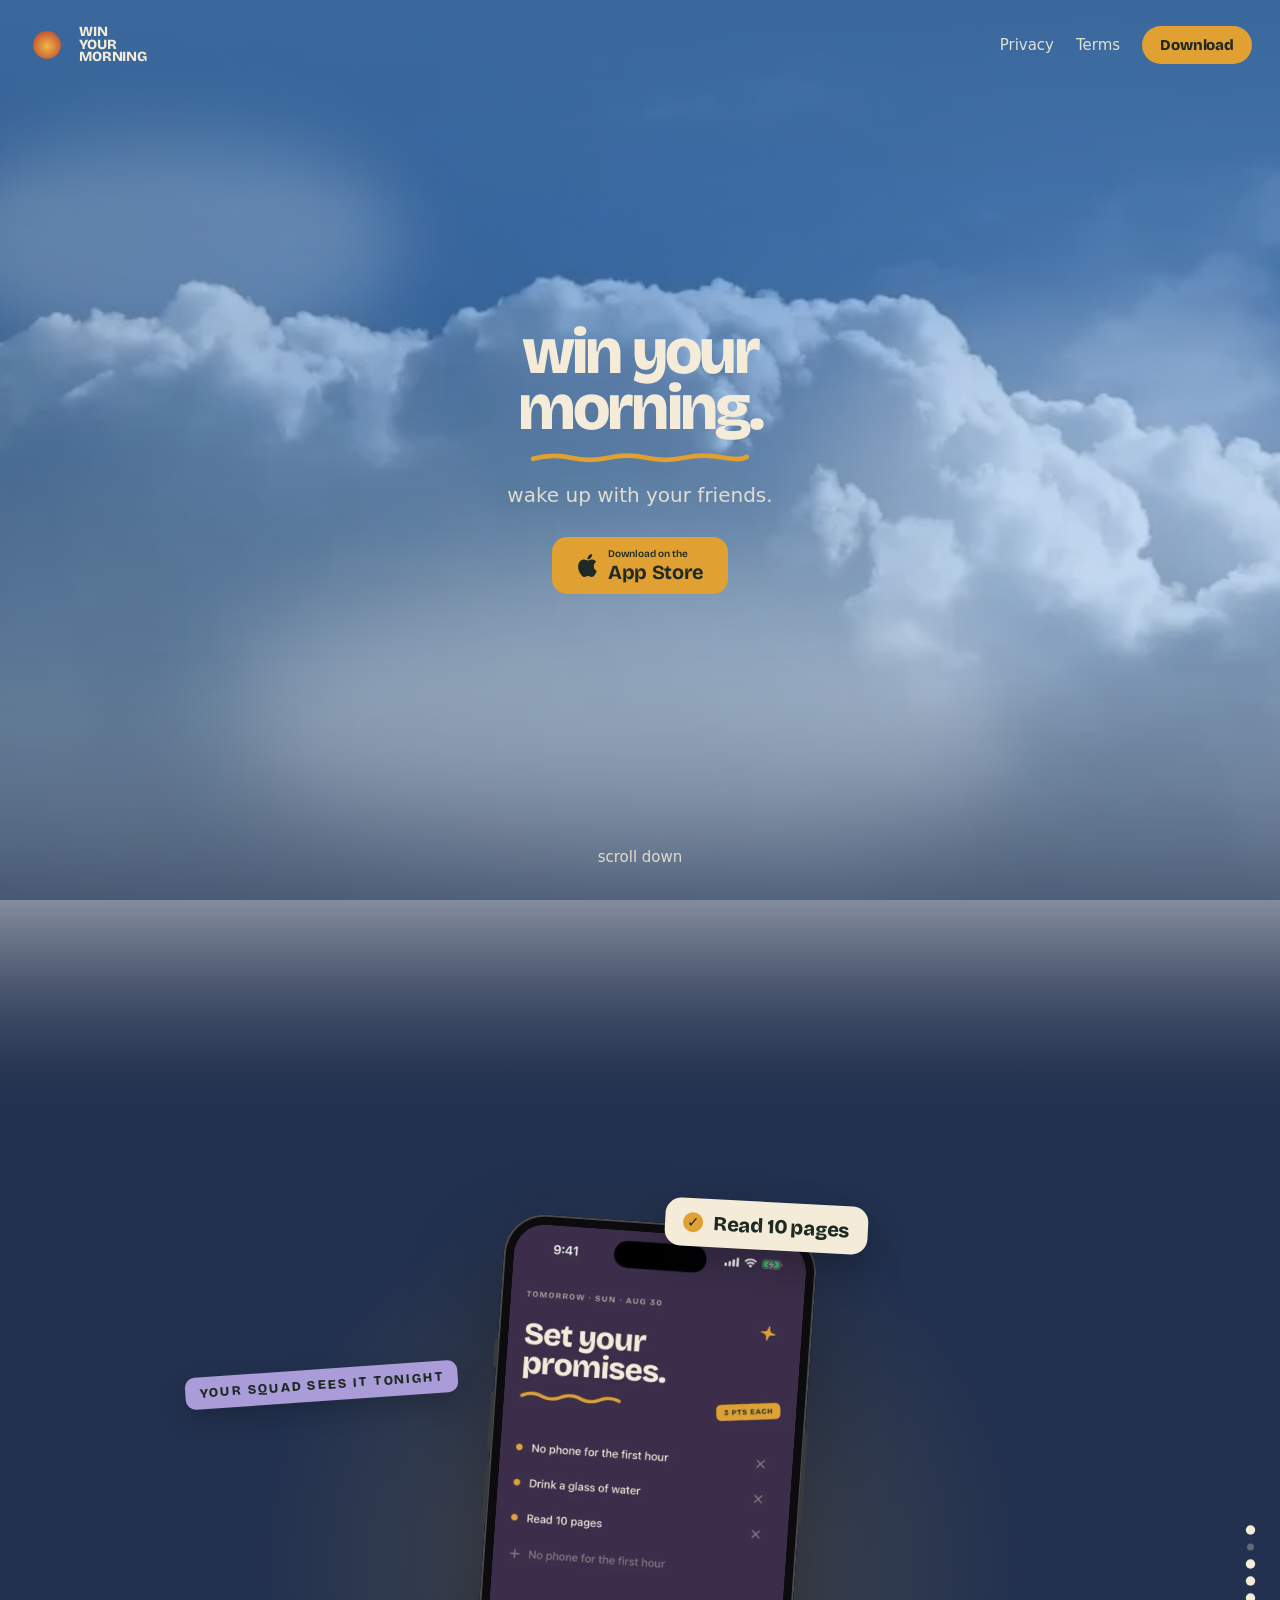
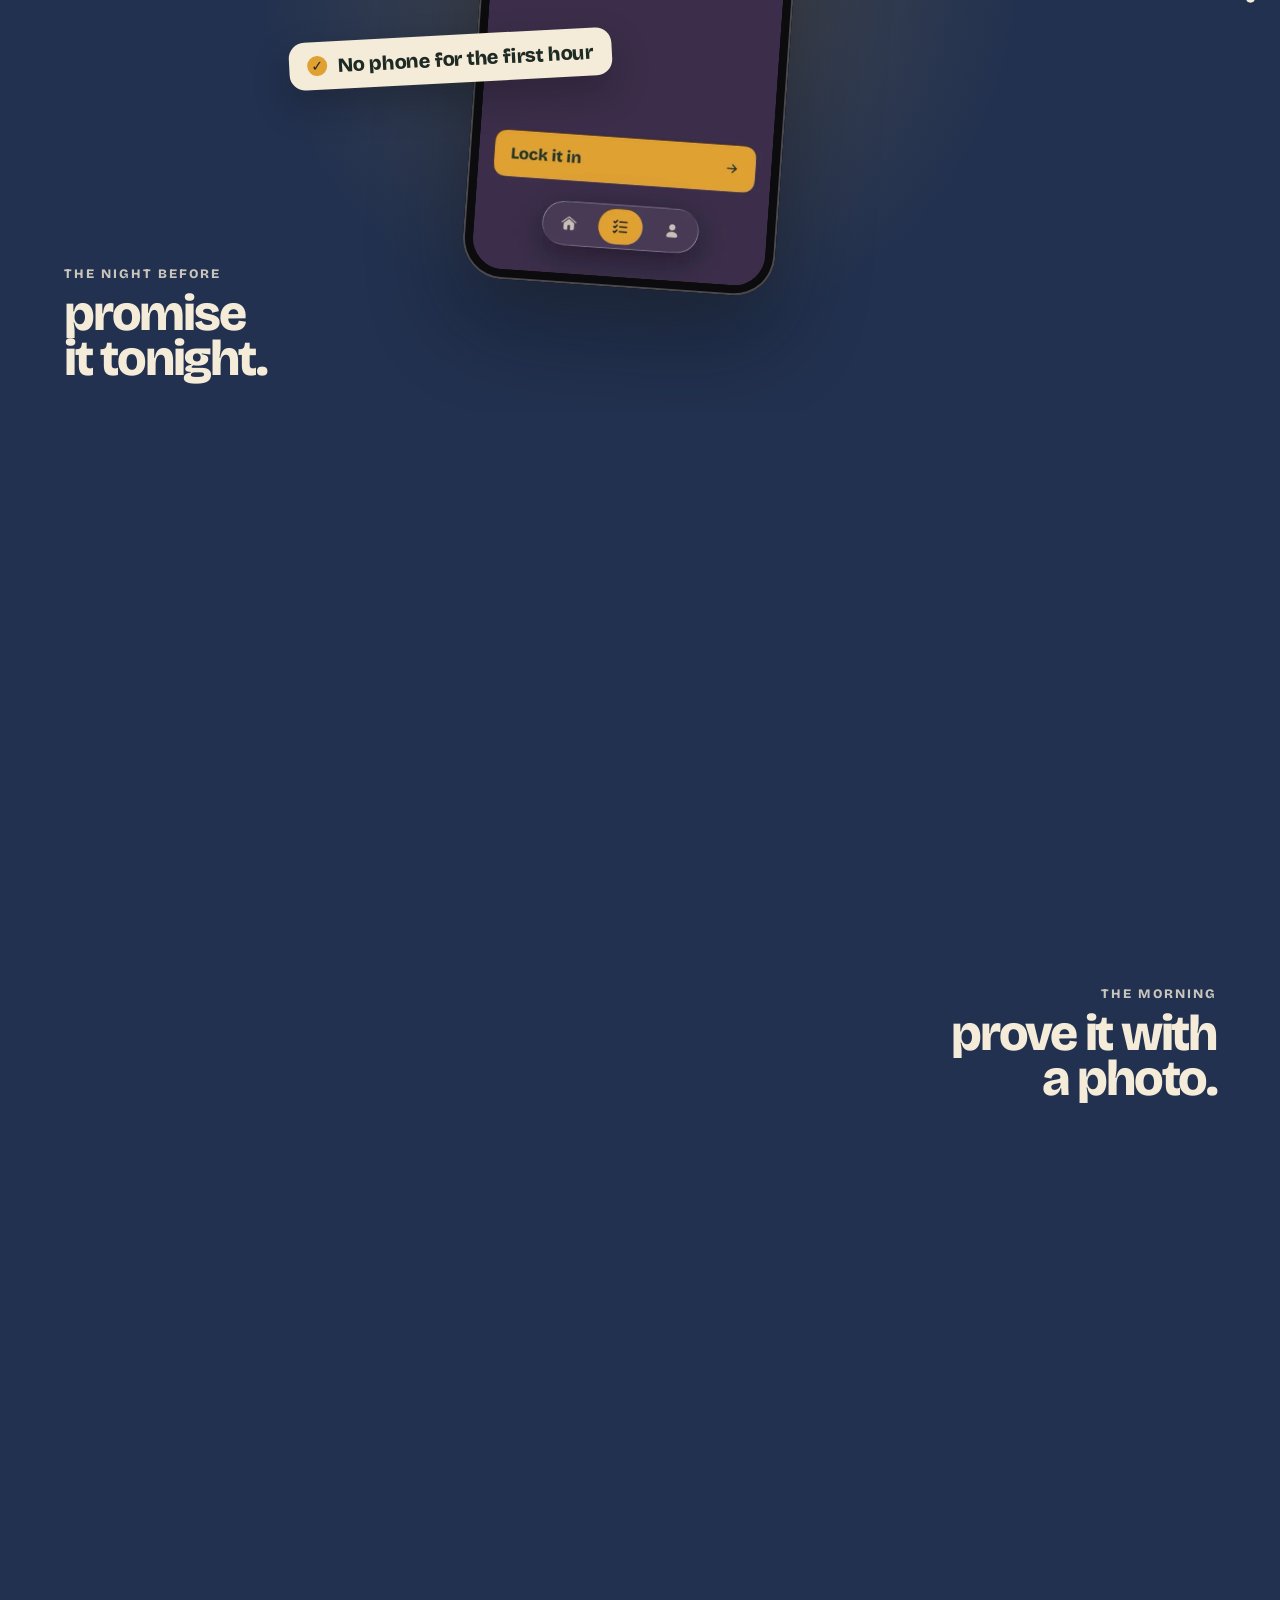
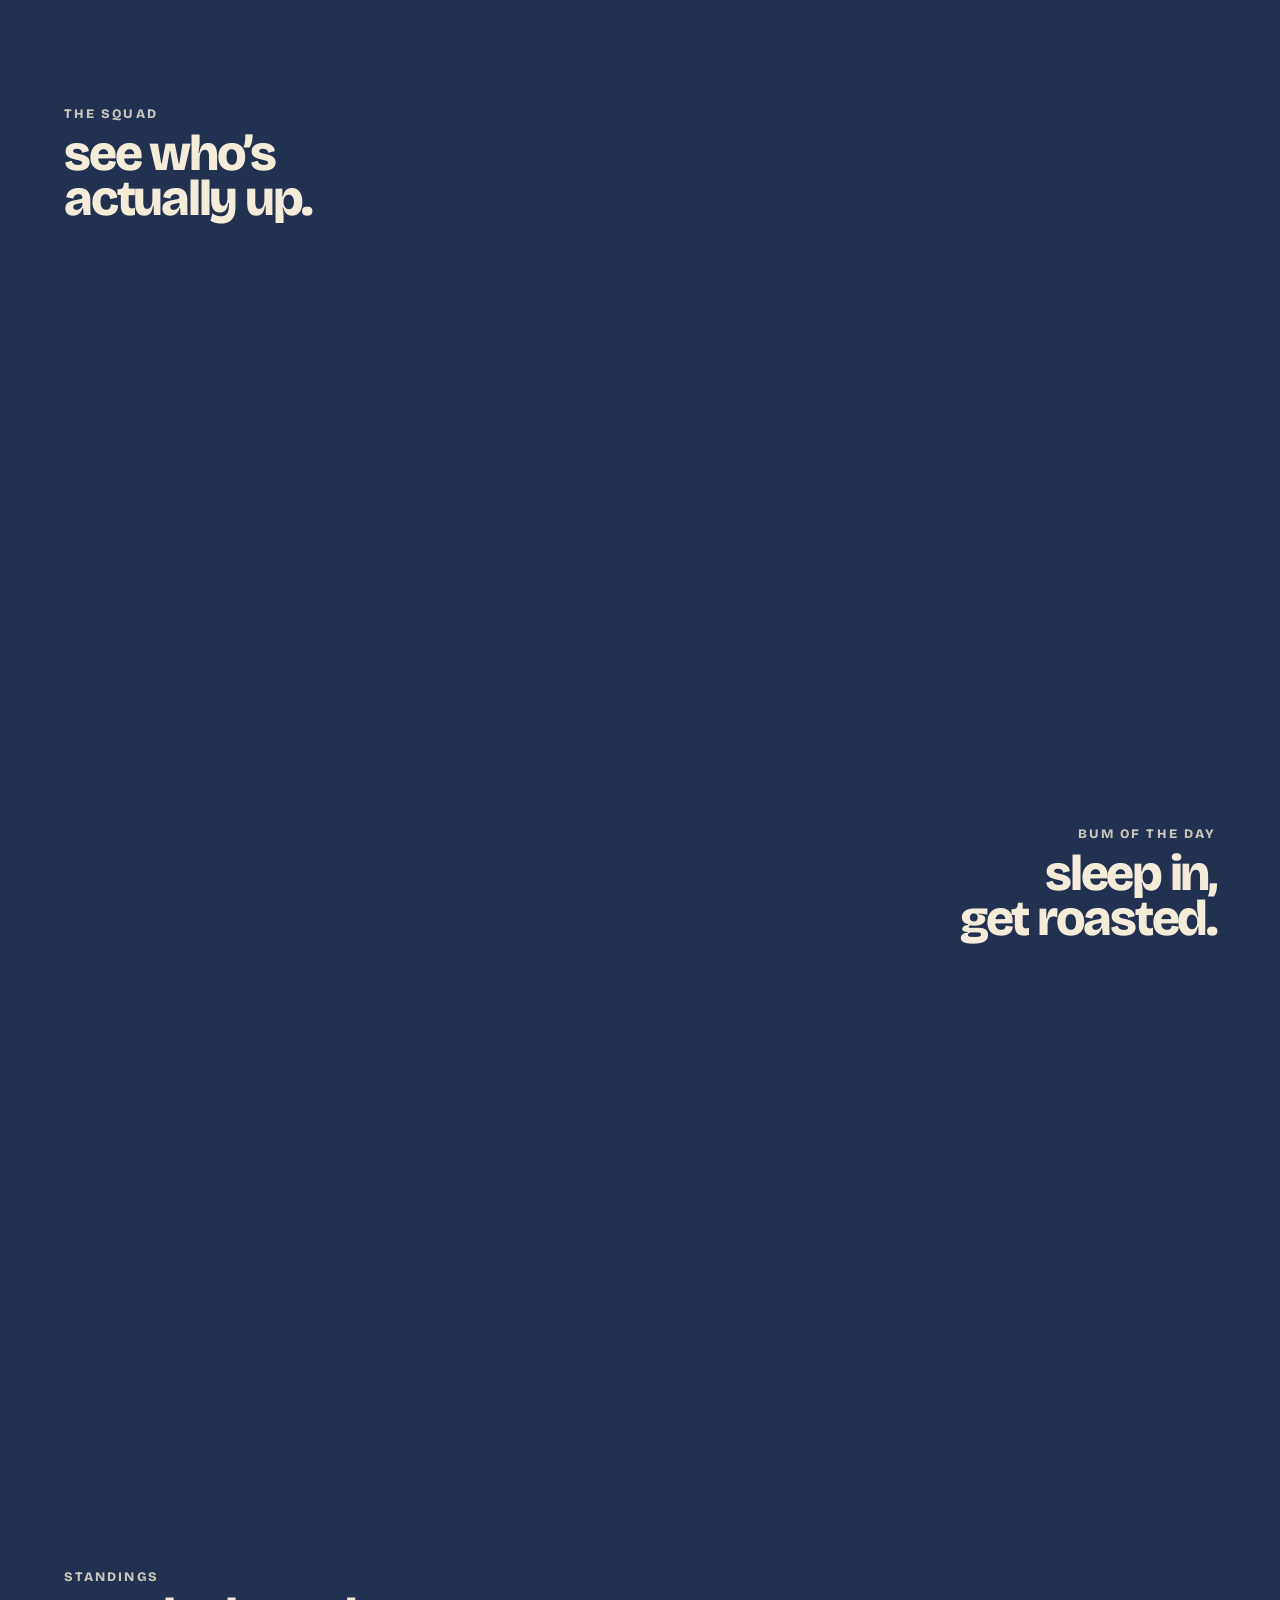
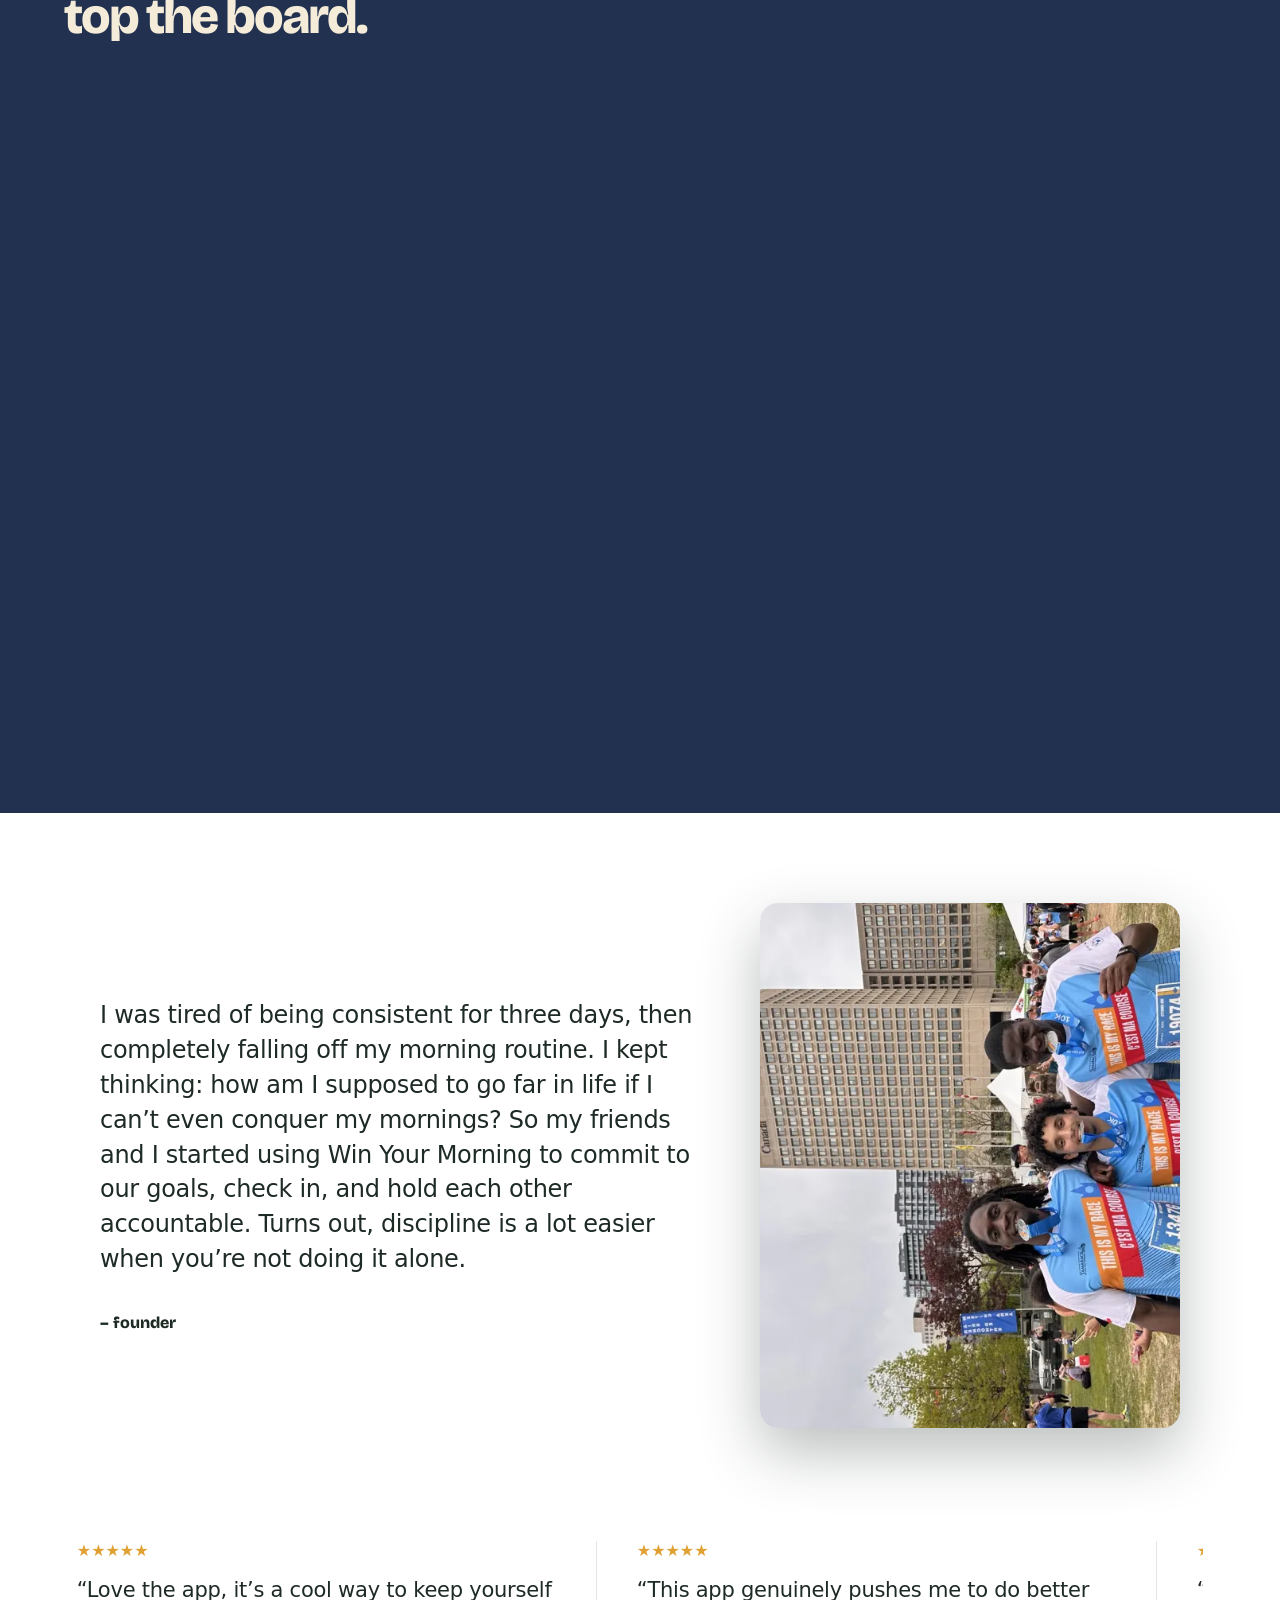
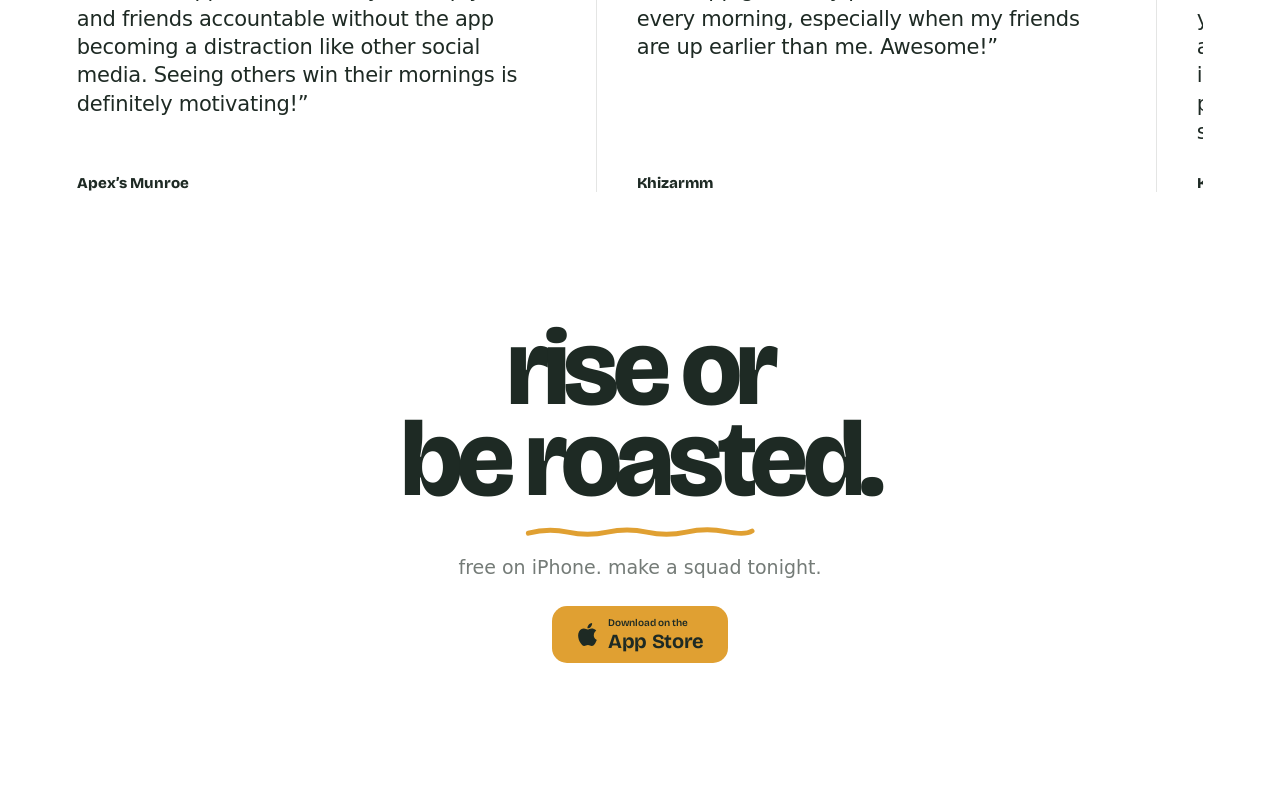
==== commit 8d0a0d49: "Landing page loads light: a 1.3 MB sky that waits for the page, and WebP screens at the size they're" ====
--- a/index.html
+++ b/index.html
@@ -442,8 +442,8 @@
 </head>
 <body>
 <div class="hero" aria-hidden="true">
-  <img class="heroposter" src="assets/hero-poster.jpg?v=2" alt="" decoding="async" fetchpriority="high">
-  <video class="herovid" id="heroVid" muted loop autoplay playsinline webkit-playsinline preload="auto"></video>
+  <img class="heroposter" src="assets/hero-poster.webp" alt="" decoding="async" fetchpriority="high">
+  <video class="herovid" id="heroVid" muted loop autoplay playsinline webkit-playsinline preload="none"></video>
   <div class="wash"></div>
   <div class="cloud c1"></div><div class="cloud c2"></div><div class="cloud c3"></div>
 </div>
@@ -533,11 +533,11 @@
         <div class="rig">
           <div class="phone"><i></i><i></i><i></i><i></i>
             <div class="screen">
-              <img class="scr on" data-s="0" src="assets/screen-1-promises.jpg" alt="Set your promises: no phone for the first hour, drink a glass of water, read 10 pages, Lock it in">
-              <img class="scr" data-s="1" src="assets/screen-2-logging.jpg" alt="Logging your morning: Amara's selfie in the frame, Add a caption, Looks good, Retake" loading="lazy">
-              <img class="scr" data-s="2" src="assets/screen-3-home.jpg" alt="Rise and shine: the squad's faces along the top and Amara's trail-run post below" loading="lazy">
-              <img class="scr" data-s="3" src="assets/screen-4-bum-hana.jpg" alt="Hana's Bum of the Day card, full screen: 1 of 3 kept" loading="lazy">
-              <img class="scr" data-s="4" src="assets/screen-5-standings.jpg" alt="Standings: Amara first with 310 points, Jade second, Miles and Jordan today's bums" loading="lazy">
+              <img class="scr on" data-s="0" src="assets/screen-1-promises.webp" alt="Set your promises: no phone for the first hour, drink a glass of water, read 10 pages, Lock it in">
+              <img class="scr" data-s="1" src="assets/screen-2-logging.webp" alt="Logging your morning: Amara's selfie in the frame, Add a caption, Looks good, Retake" loading="lazy">
+              <img class="scr" data-s="2" src="assets/screen-3-home.webp" alt="Rise and shine: the squad's faces along the top and Amara's trail-run post below" loading="lazy">
+              <img class="scr" data-s="3" src="assets/screen-4-bum-hana.webp" alt="Hana's Bum of the Day card, full screen: 1 of 3 kept" loading="lazy">
+              <img class="scr" data-s="4" src="assets/screen-5-standings.webp" alt="Standings: Amara first with 310 points, Jade second, Miles and Jordan today's bums" loading="lazy">
             </div>
           </div>
 
@@ -552,14 +552,14 @@
             <div class="chip" style="left:62%; top:62%; --r:-3deg"><span class="tick">✓</span>3 of 3 kept</div>
           </div>
           <div class="props" data-s="2">
-            <div class="bubble" style="left:-58%; top:50%; --r:-2deg"><img src="assets/faces/jade.jpg" alt=""><div><b>Jade</b>wow, what a morning routine</div></div>
-            <div class="bubble" style="left:64%; top:74%; --r:2deg"><img src="assets/faces/diego.jpg" alt=""><div><b>Diego</b>who runs trails at 7 am</div></div>
+            <div class="bubble" style="left:-58%; top:50%; --r:-2deg"><img src="assets/faces/jade.webp" alt=""><div><b>Jade</b>wow, what a morning routine</div></div>
+            <div class="bubble" style="left:64%; top:74%; --r:2deg"><img src="assets/faces/diego.webp" alt=""><div><b>Diego</b>who runs trails at 7 am</div></div>
             <div class="react opt" style="left:100%; top:16%; --r:4deg"><span>🔥</span><span>😤</span><span>👏</span><b>Mei, Sienna +3</b></div>
           </div>
           <div class="props" data-s="3">
             <div class="push lid" style="left:50%; top:-1.2%; margin-left:calc(clamp(260px,46svh,380px) / -2); --r:-1.5deg"><div class="icon"><i></i></div><div class="txt"><div class="app">WIN YOUR MORNING <span>now</span></div>Hana bummed their morning. Go look.</div></div>
-            <div class="bubble" style="left:58%; top:62%; --r:3deg"><img src="assets/faces/amara.jpg" alt=""><div><b>Amara <small>is roasting Hana</small></b>girl, you're not a serious person 💀</div></div>
-            <div class="bubble opt" style="right:104%; top:34%; --r:-3deg"><img src="assets/faces/diego.jpg" alt=""><div><b>Diego <small>is roasting Hana</small></b>4 alarms and slept through all of them 😭</div></div>
+            <div class="bubble" style="left:58%; top:62%; --r:3deg"><img src="assets/faces/amara.webp" alt=""><div><b>Amara <small>is roasting Hana</small></b>girl, you're not a serious person 💀</div></div>
+            <div class="bubble opt" style="right:104%; top:34%; --r:-3deg"><img src="assets/faces/diego.webp" alt=""><div><b>Diego <small>is roasting Hana</small></b>4 alarms and slept through all of them 😭</div></div>
           </div>
           <div class="props" data-s="4">
             <div class="streak" style="left:70%; top:6%; --r:4deg"><span class="fire">🔥</span><div><b>15</b><small>day streak</small></div></div>
@@ -588,7 +588,7 @@
             <p class="quote">I was tired of being consistent for three days, then completely falling off my morning routine. I kept thinking: how am I supposed to go far in life if I can’t even conquer my mornings? So my friends and I started using Win Your Morning to commit to our goals, check in, and hold each other accountable. Turns out, discipline is a lot easier when you’re not doing it alone.</p>
             <div class="who"><b>– founder</b></div>
           </div>
-          <div class="pic"><img src="assets/founder.jpg" alt="The founder and two friends after a 10K, medals in their teeth" loading="lazy"></div>
+          <div class="pic"><img src="assets/founder.webp" alt="The founder and two friends after a 10K, medals in their teeth" loading="lazy"></div>
         </div>
       </div>
     </section>
@@ -719,8 +719,14 @@
     if (v.requestVideoFrameCallback) v.requestVideoFrameCallback(function () { v.classList.add('is-live'); });
     else v.classList.add('is-live');
   });
-  v.src = 'assets/hero.mp4?v=2';
-  var p = v.play(); if (p && p.catch) p.catch(function () {});
+  /* The sky and the later story screens wait for the page: the poster holds
+     the frame, and nothing above the fold queues behind them. */
+  function start() {
+    v.src = 'assets/hero.mp4?v=3';
+    var p = v.play(); if (p && p.catch) p.catch(function () {});
+    [].forEach.call(document.querySelectorAll('.scr[loading="lazy"]'), function (img) { img.loading = 'eager'; });
+  }
+  if (document.readyState === 'complete') start(); else window.addEventListener('load', start);
   ['touchstart', 'click'].forEach(function (evt) {
     document.addEventListener(evt, function () { var q = v.play(); if (q && q.catch) q.catch(function () {}); }, { passive: true });
   });
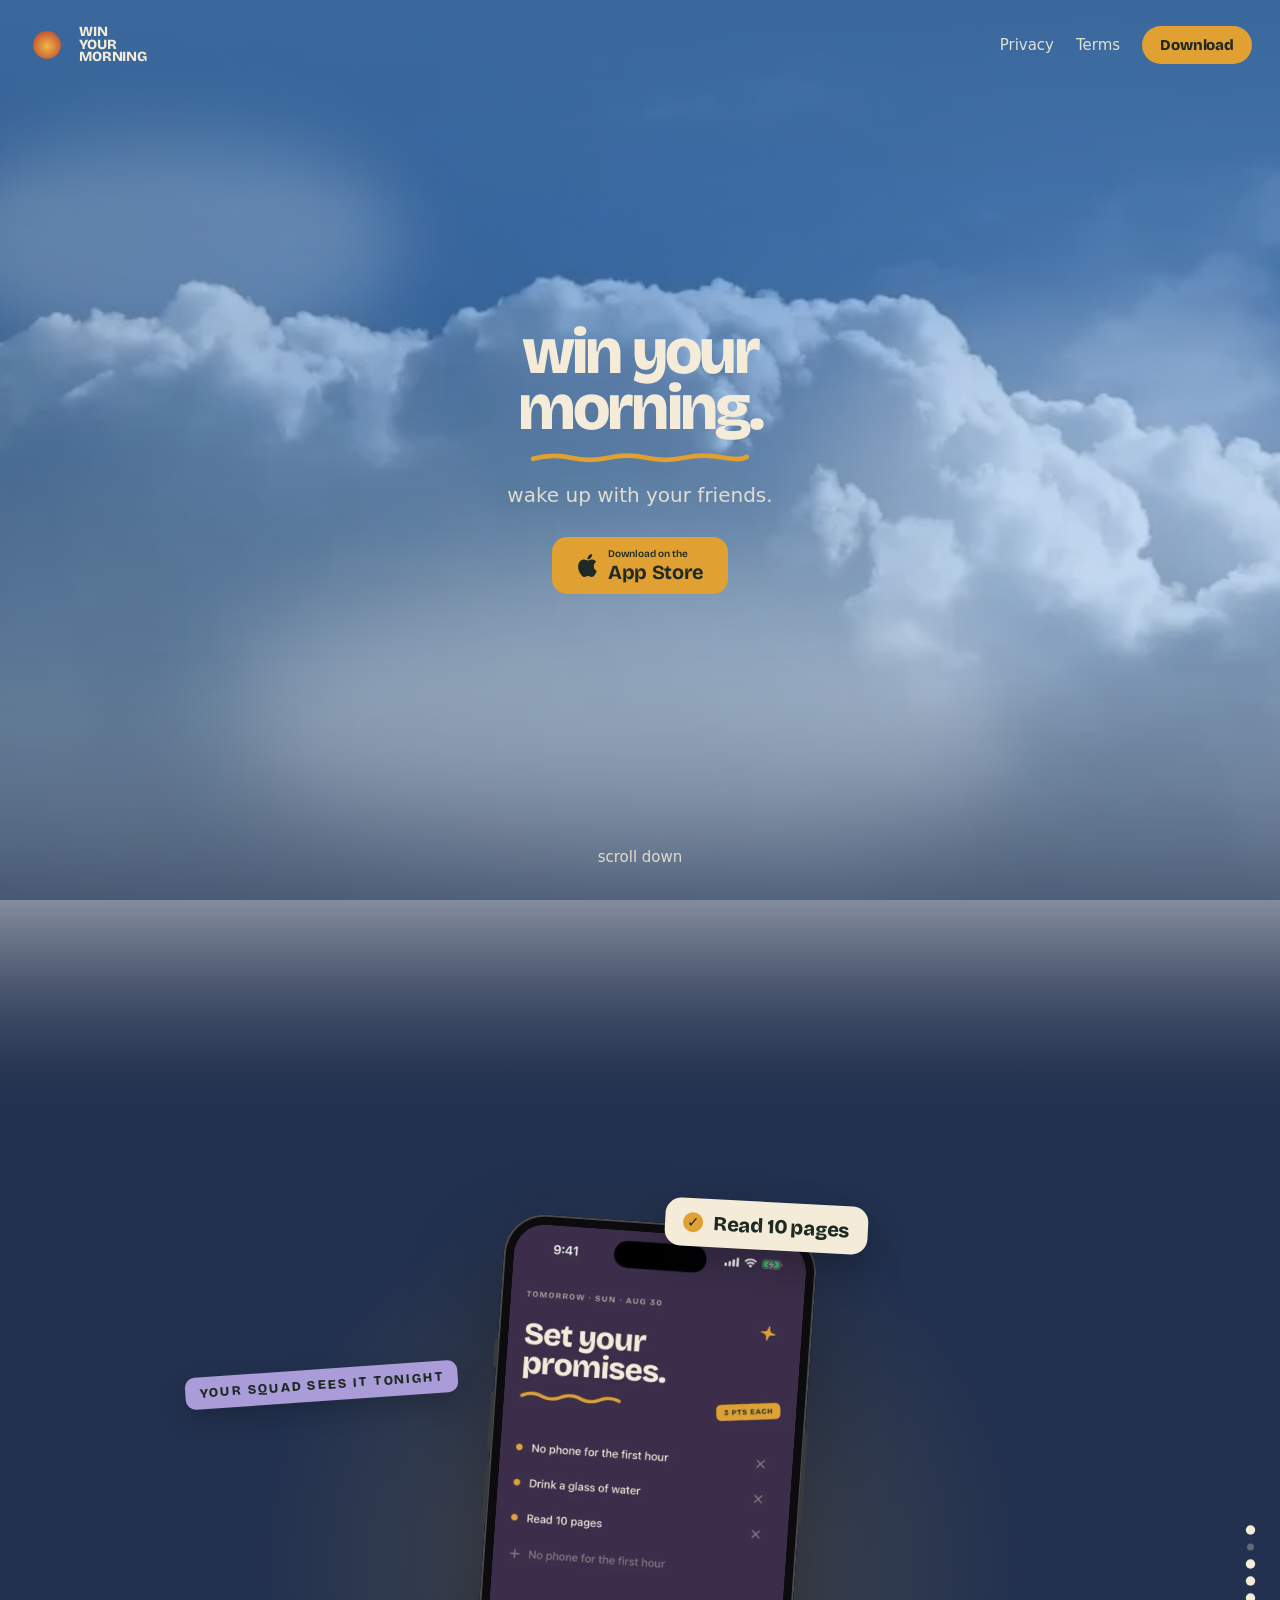
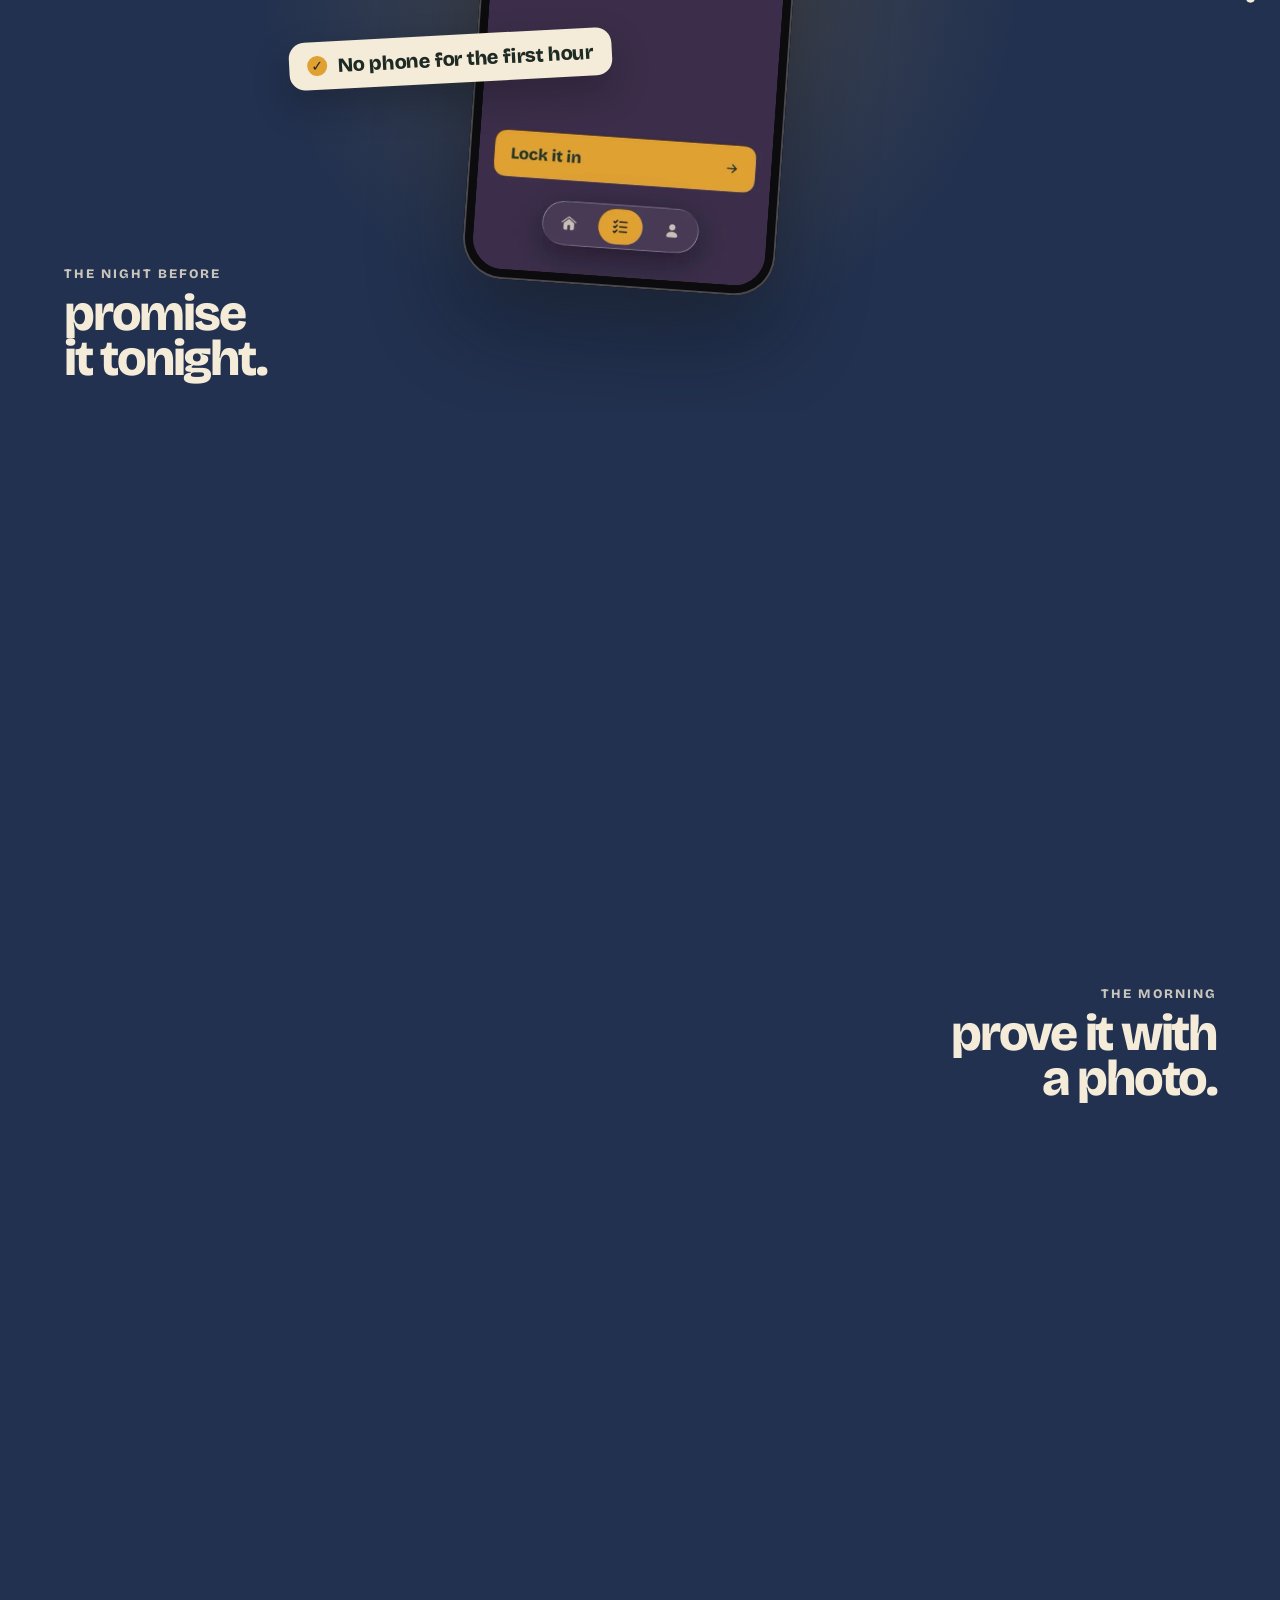
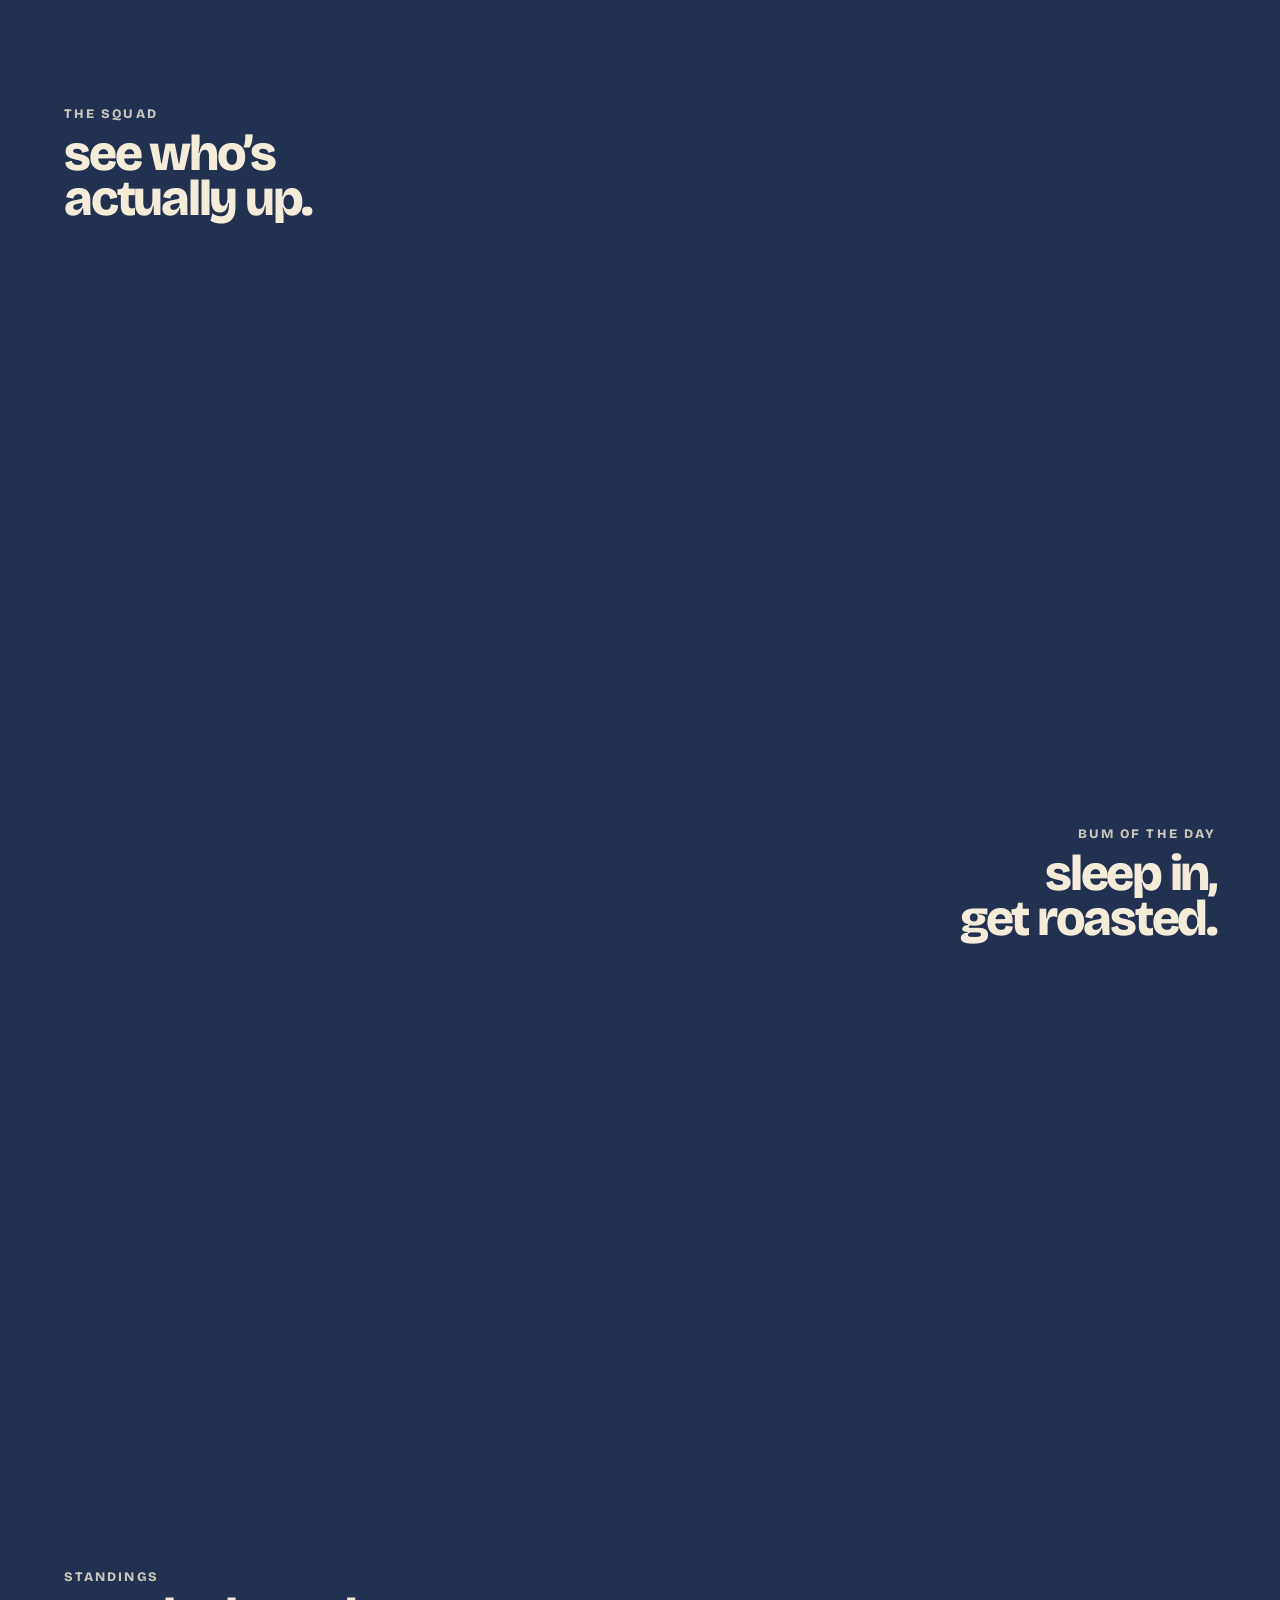
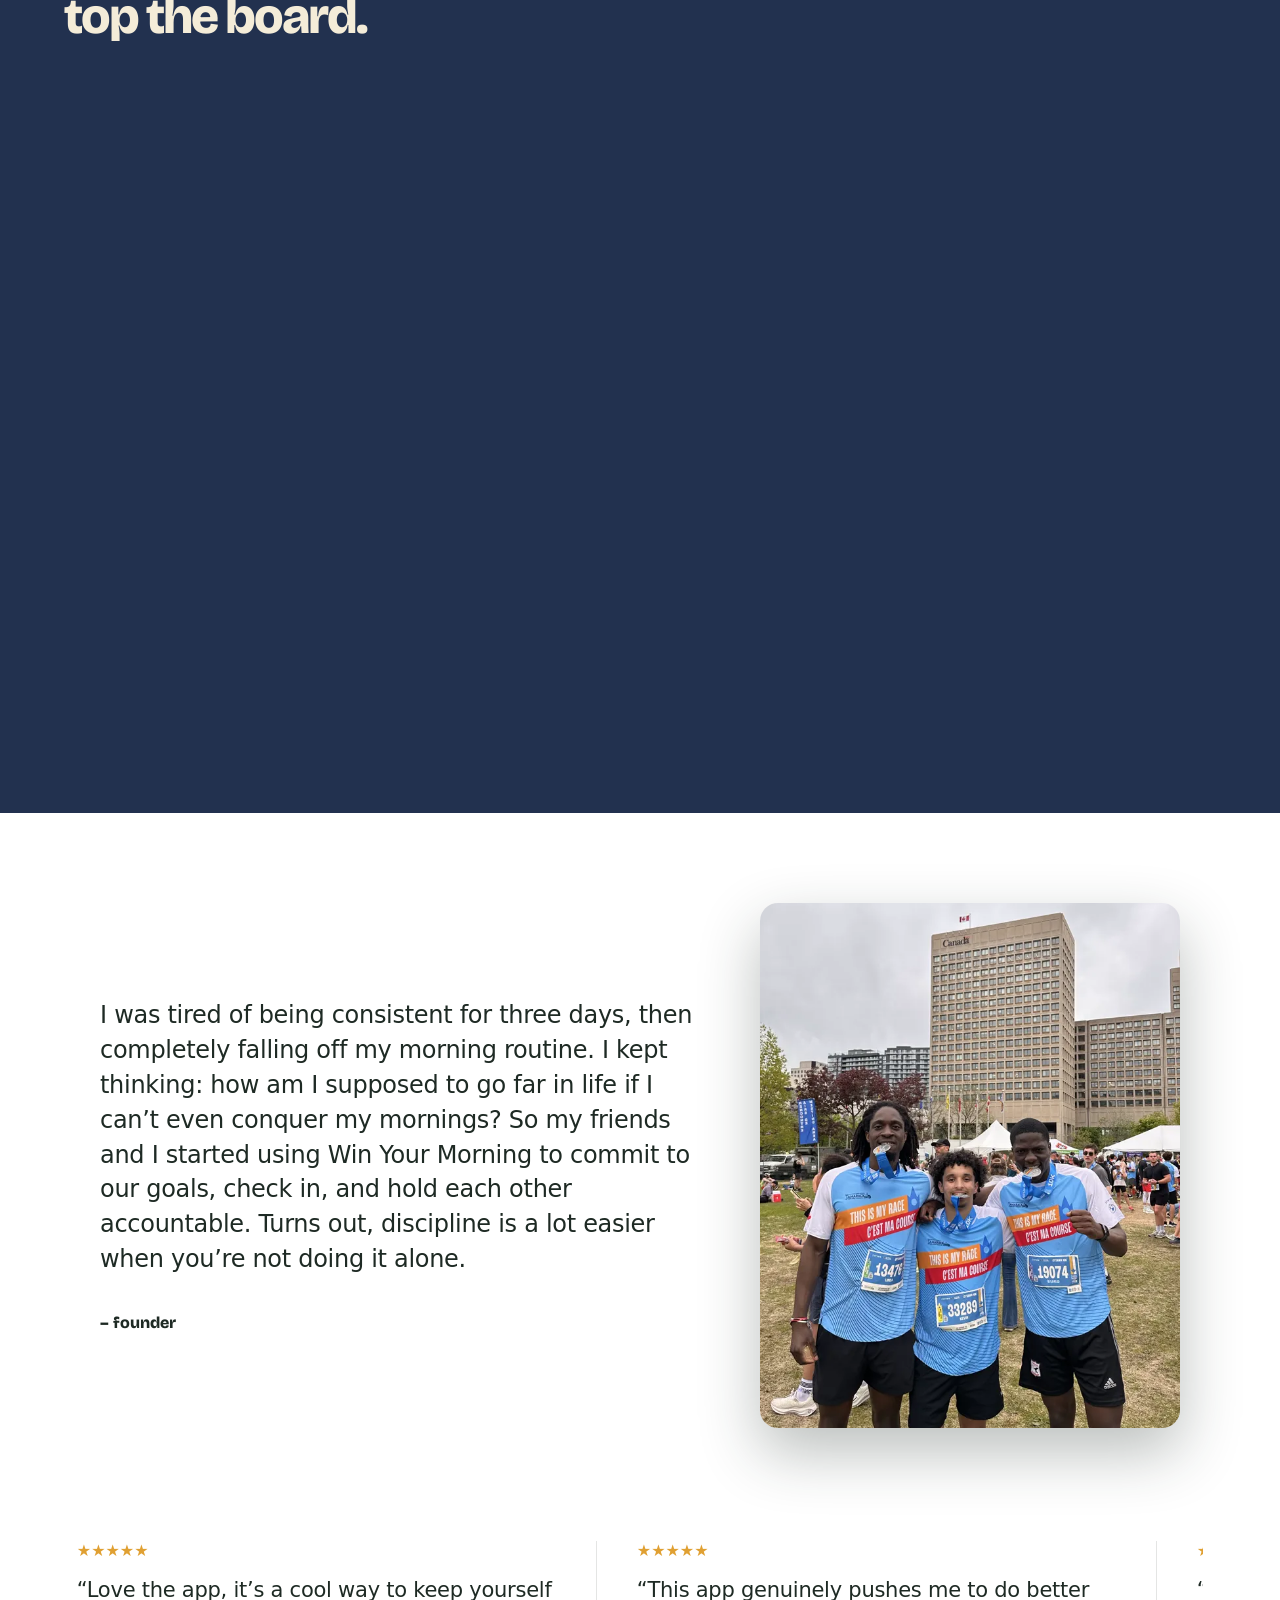
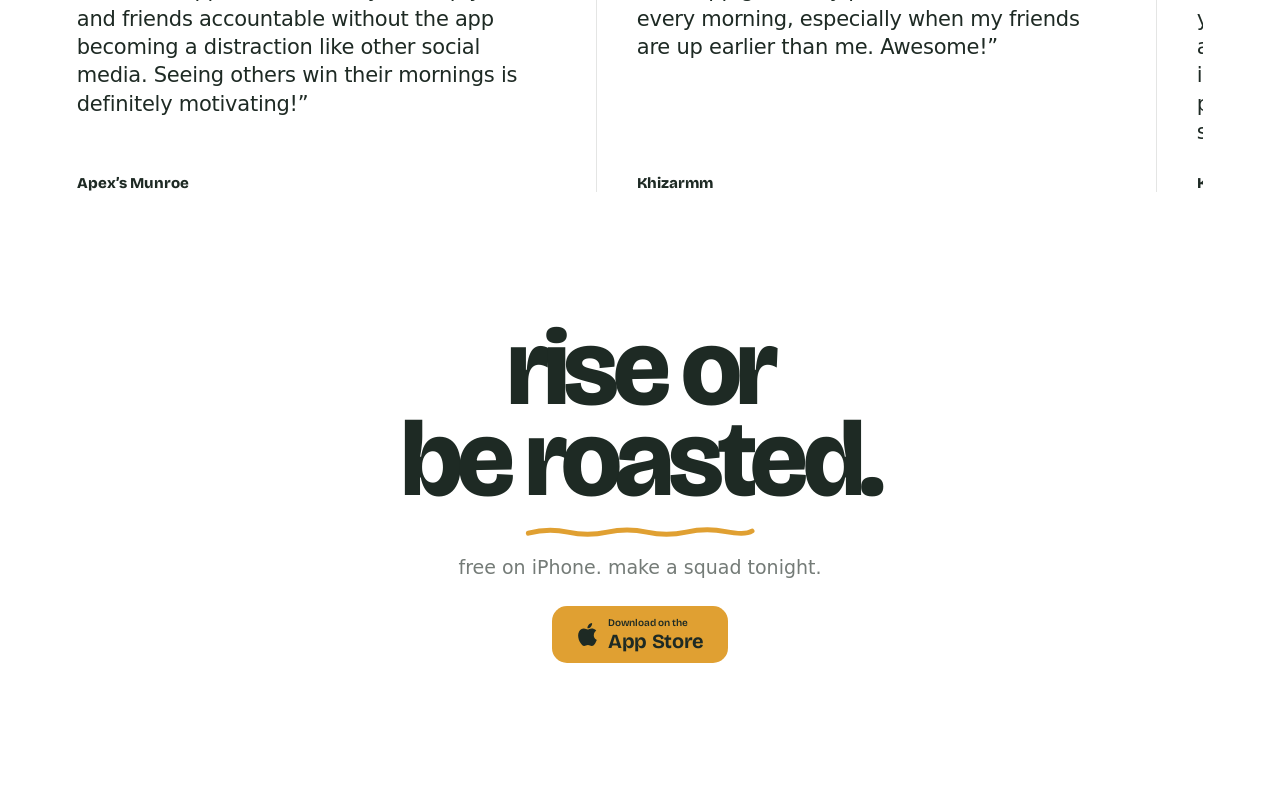
==== commit f3ef11bc: "Founder photo upright again: the WebP dropped the JPEG's rotation tag Co-Authored-By: Claude <norepl" ====
--- a/index.html
+++ b/index.html
@@ -588,7 +588,7 @@
             <p class="quote">I was tired of being consistent for three days, then completely falling off my morning routine. I kept thinking: how am I supposed to go far in life if I can’t even conquer my mornings? So my friends and I started using Win Your Morning to commit to our goals, check in, and hold each other accountable. Turns out, discipline is a lot easier when you’re not doing it alone.</p>
             <div class="who"><b>– founder</b></div>
           </div>
-          <div class="pic"><img src="assets/founder.webp" alt="The founder and two friends after a 10K, medals in their teeth" loading="lazy"></div>
+          <div class="pic"><img src="assets/founder.webp?v=2" alt="The founder and two friends after a 10K, medals in their teeth" loading="lazy"></div>
         </div>
       </div>
     </section>
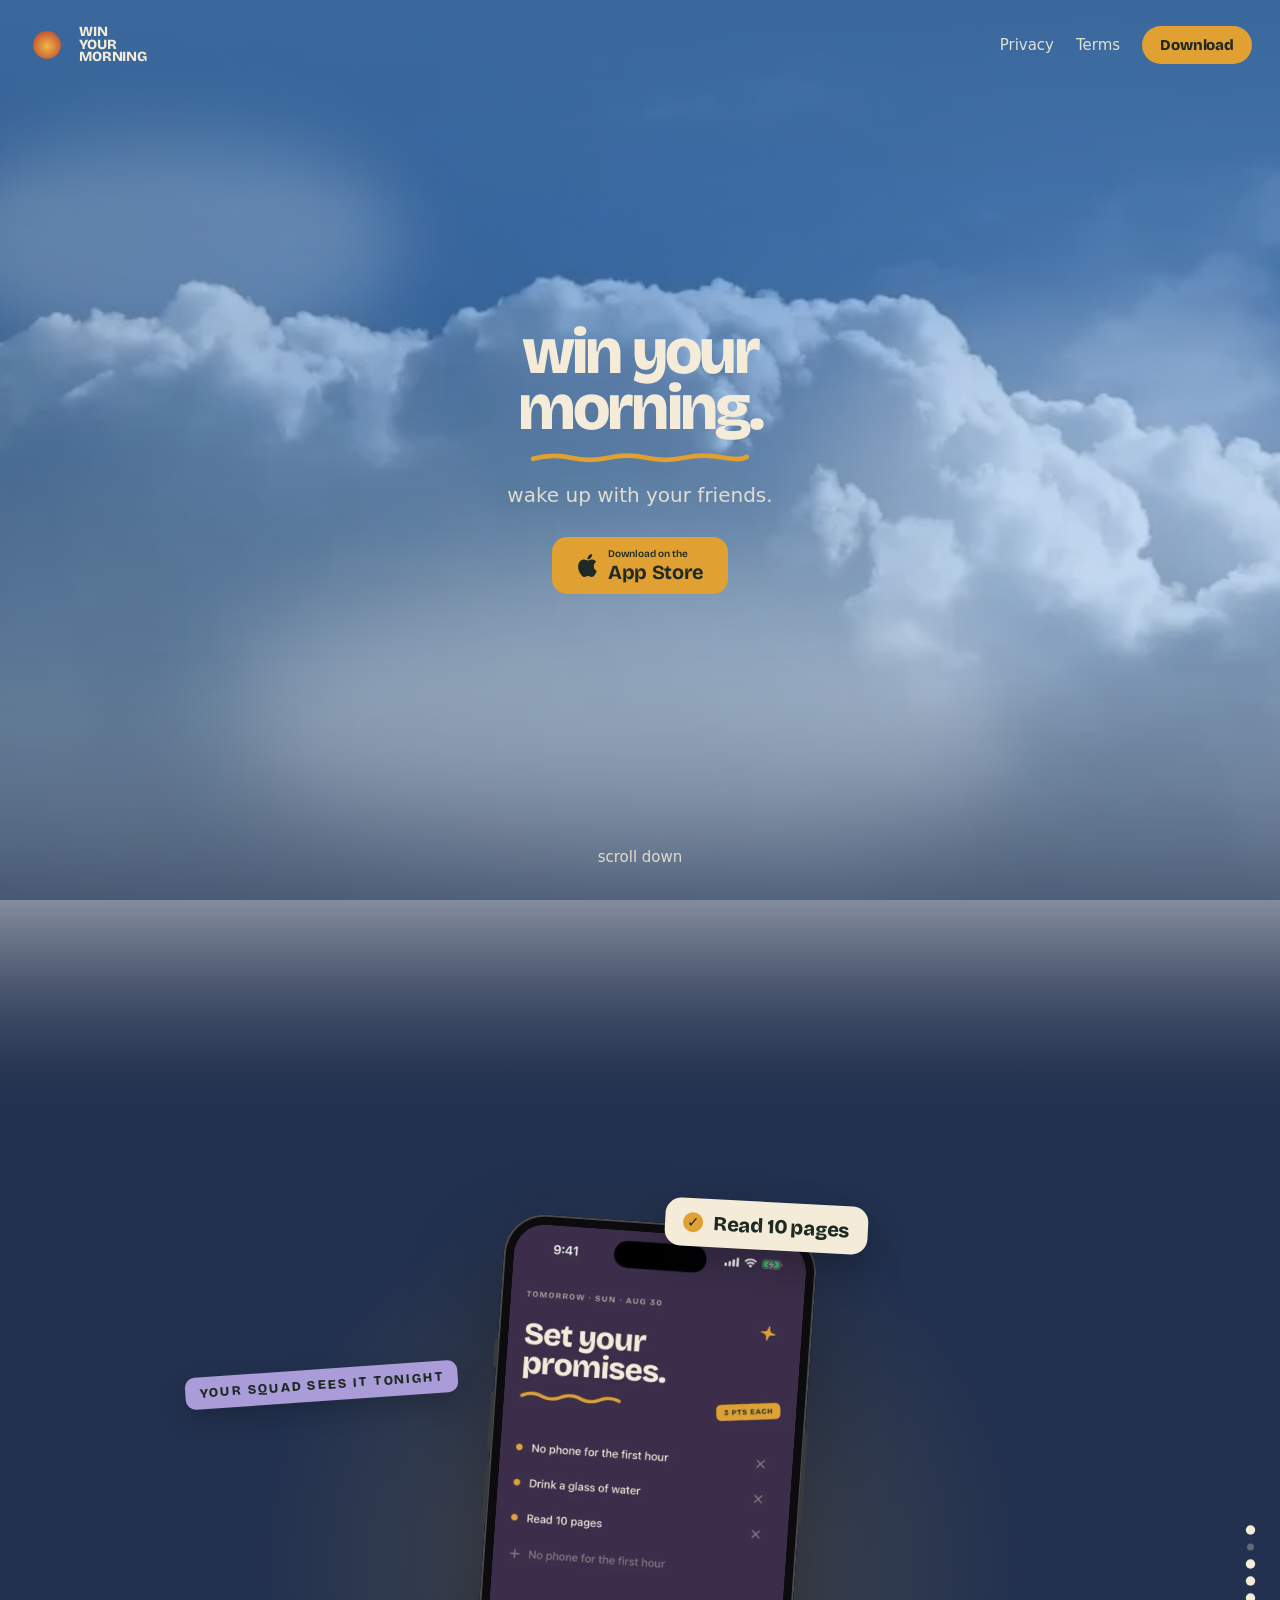
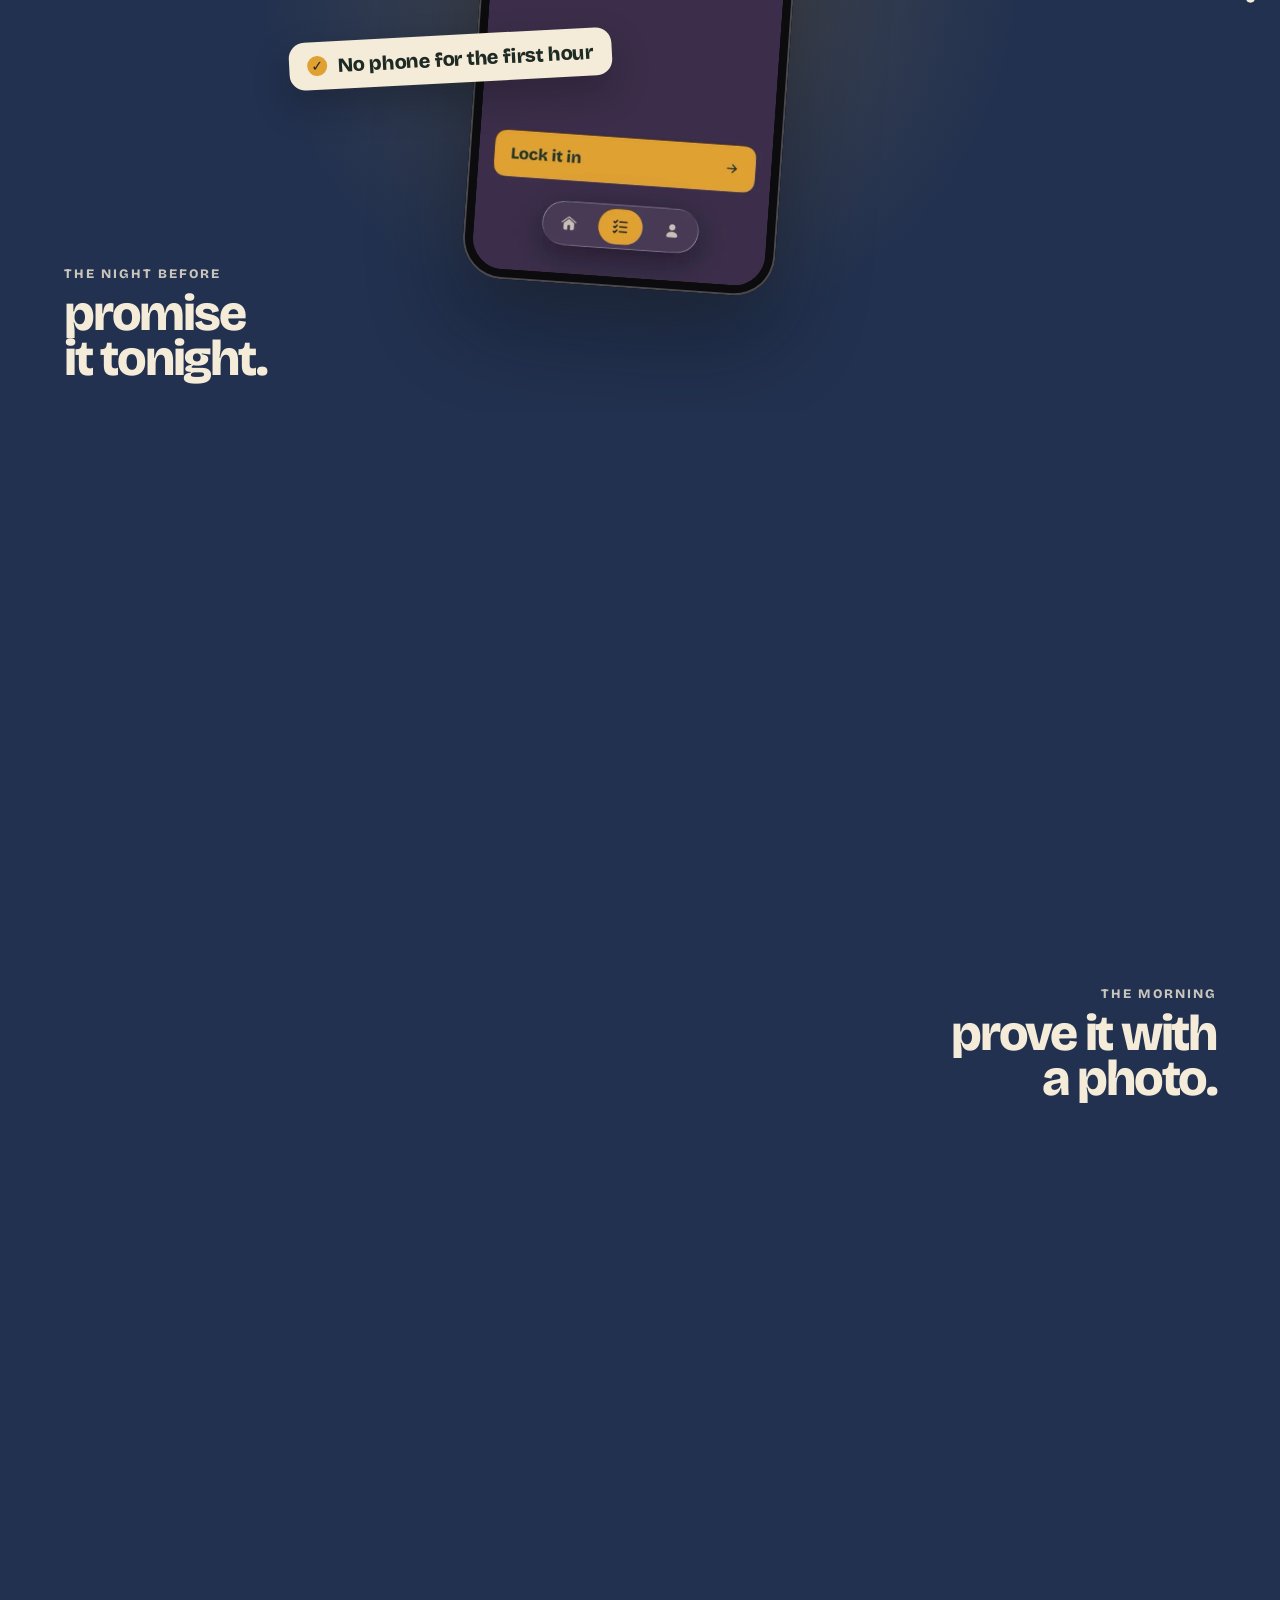
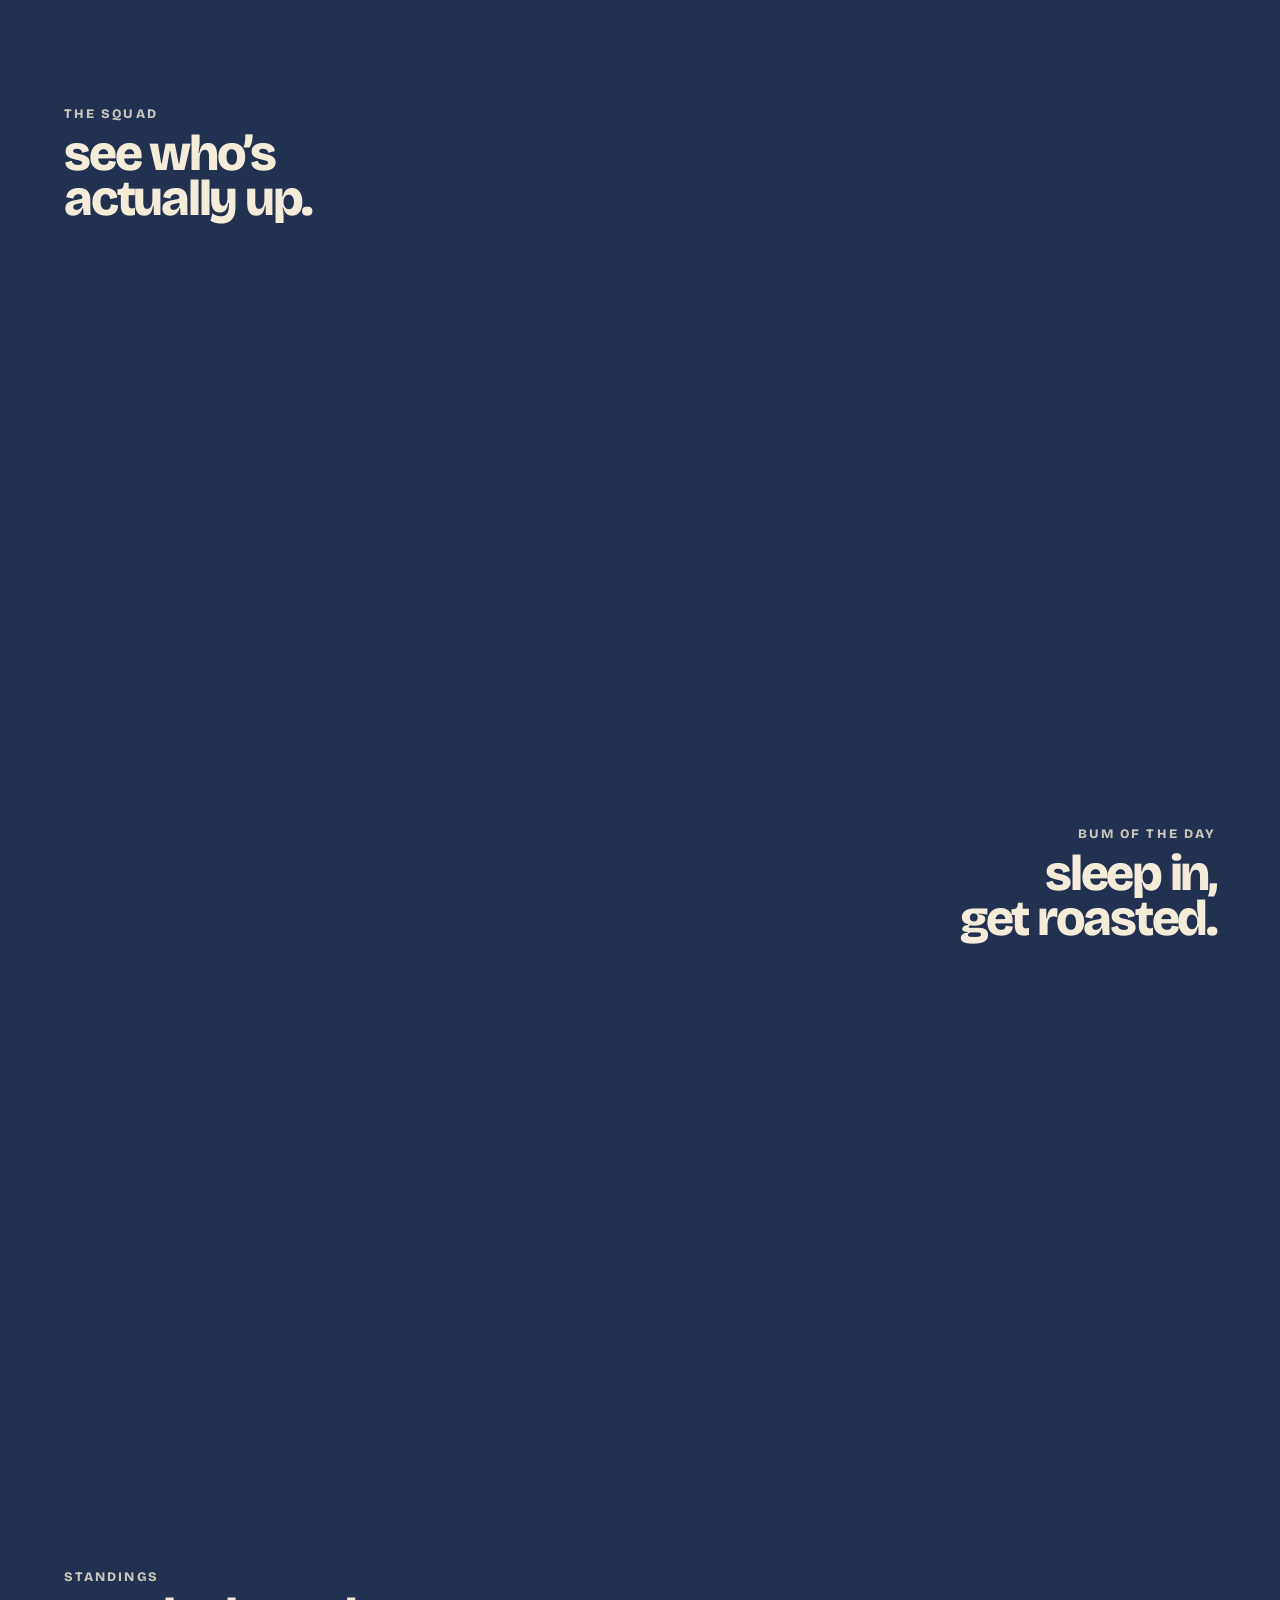
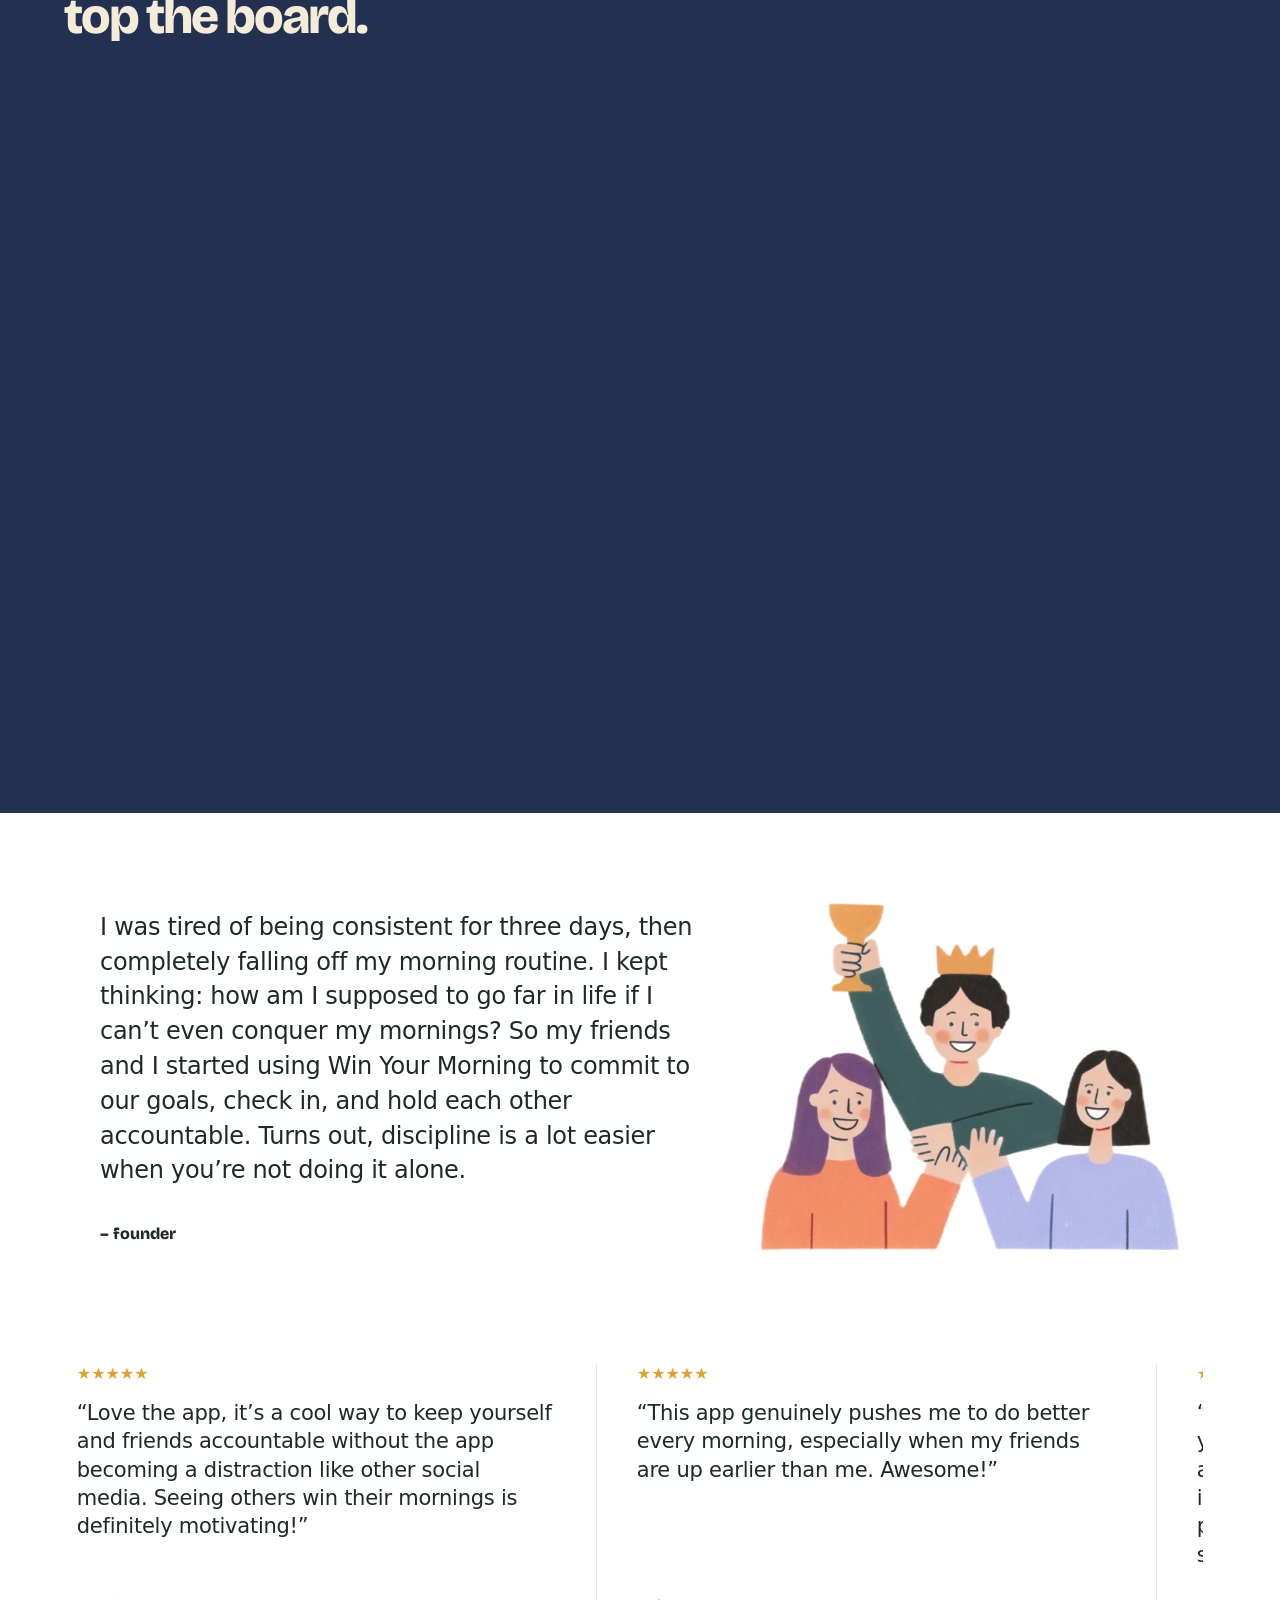
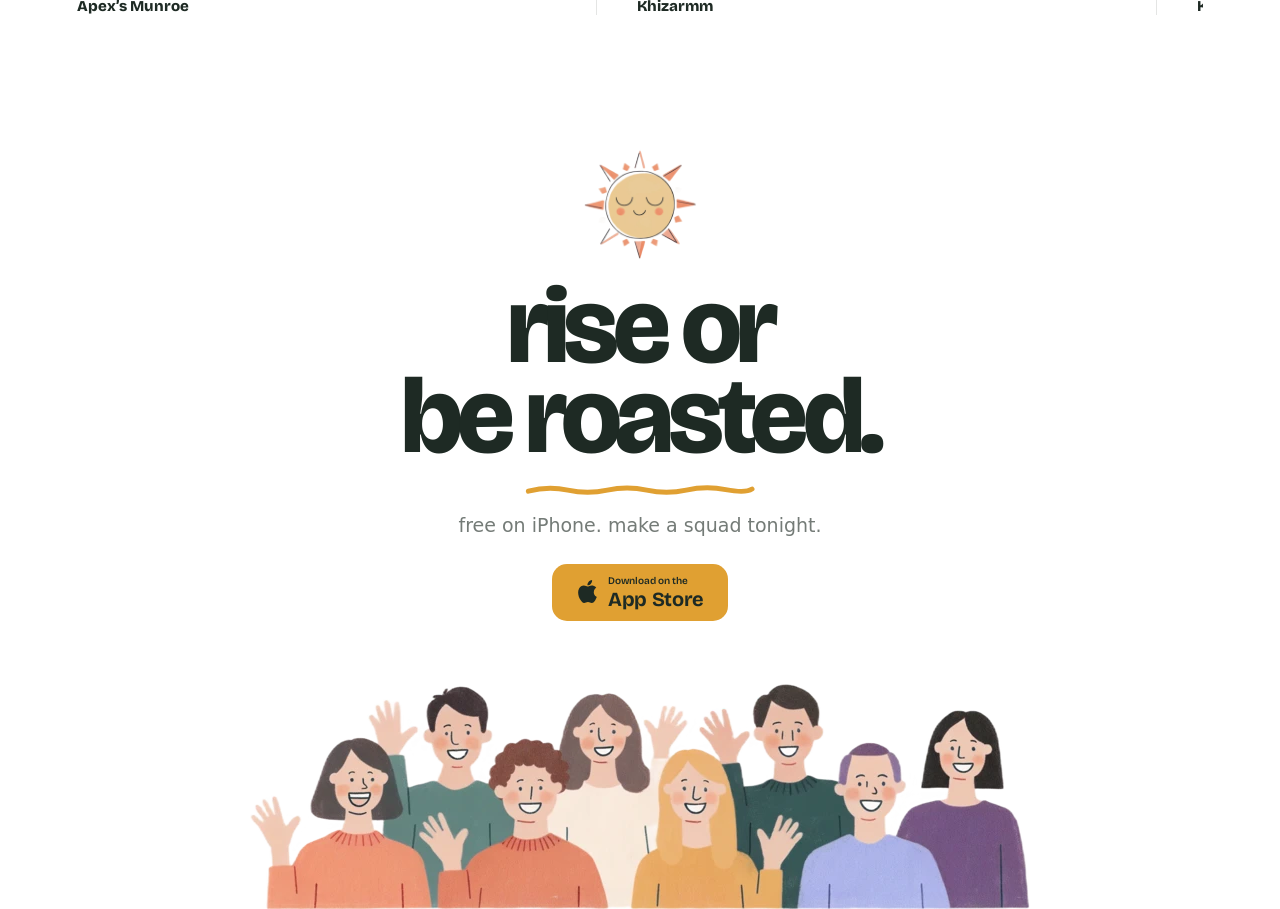
==== commit c75a6acf: "Landing page wears the app's drawings: the founder spot, the close, the streak and champ chips - Fou" ====
--- a/index.html
+++ b/index.html
@@ -333,6 +333,14 @@
   .finale .squiggle{width:clamp(160px,18vw,250px); margin-top:4px}
   .finale-cta p{margin:2px 0 0; font-size:clamp(17px,1.5vw,19px); font-weight:500; color:rgba(30,42,36,.62)}
   .finale .appstore.big{margin-top:12px}
+  /* the app's drawings on the site (2026-11-23): the founder spot, the close, the streak and champ chips */
+  .testi .pic.art{aspect-ratio:auto; border-radius:0; overflow:visible; box-shadow:none}
+  .testi .pic.art img{height:auto; object-fit:contain; transform:none}
+  .streak img.fire{width:34px; height:34px; display:block; flex:none; max-width:none}
+  .trophy img.cup{width:38px; height:38px; display:block; flex:none; max-width:none}
+  .finale-sun{width:clamp(88px,9vw,132px); height:auto; margin-bottom:4px}
+  .finale-cta{padding-bottom:clamp(40px,7svh,72px)}
+  .finale-squad{display:block; width:min(780px,92vw); height:auto; margin:0 auto}
 
   .foot{max-width:1200px; margin:0 auto; padding:0 max(24px,4vw)}
   .foot-top{display:flex; justify-content:space-between; align-items:flex-start; gap:48px; flex-wrap:wrap;
@@ -358,6 +366,7 @@
   @media (max-width:900px){
     .testi{grid-template-columns:1fr; gap:36px}
     .testi .pic{max-width:360px}
+    .testi .pic.art{margin-inline:auto}
     .foot-top{flex-direction:column; gap:32px}
     .foot-bottom{flex-direction:column}
   }
@@ -387,6 +396,7 @@
     .push .txt{font-size:13px}
     .push .icon{width:32px; height:32px}
     .streak b{font-size:24px} .streak .fire{font-size:24px}
+    .streak img.fire{width:30px; height:30px}
     /* floating cards stay inside a phone screen: anything placed past the
        phone's edge is pulled back over it */
     .props > [style*="left:5"], .props > [style*="left:6"], .props > [style*="left:7"]{left:auto !important; right:-8% !important}
@@ -562,8 +572,8 @@
             <div class="bubble opt" style="right:104%; top:34%; --r:-3deg"><img src="assets/faces/diego.webp" alt=""><div><b>Diego <small>is roasting Hana</small></b>4 alarms and slept through all of them 😭</div></div>
           </div>
           <div class="props" data-s="4">
-            <div class="streak" style="left:70%; top:6%; --r:4deg"><span class="fire">🔥</span><div><b>15</b><small>day streak</small></div></div>
-            <div class="trophy opt" style="right:106%; top:24%; --r:-5deg"><span class="cup">🏆</span><div><small>this week's champ</small><b>Amara</b></div></div>
+            <div class="streak" style="left:70%; top:6%; --r:4deg"><img class="fire" src="assets/art/badge-flame.webp" alt=""><div><b>15</b><small>day streak</small></div></div>
+            <div class="trophy opt" style="right:106%; top:24%; --r:-5deg"><img class="cup" src="assets/art/badge-trophy.webp" alt=""><div><small>this week's champ</small><b>Amara</b></div></div>
             <span class="tag gold opt" style="left:-52%; top:66%; --r:-4deg">+3 per promise</span>
           </div>
         </div>
@@ -588,7 +598,7 @@
             <p class="quote">I was tired of being consistent for three days, then completely falling off my morning routine. I kept thinking: how am I supposed to go far in life if I can’t even conquer my mornings? So my friends and I started using Win Your Morning to commit to our goals, check in, and hold each other accountable. Turns out, discipline is a lot easier when you’re not doing it alone.</p>
             <div class="who"><b>– founder</b></div>
           </div>
-          <div class="pic"><img src="assets/founder.webp?v=2" alt="The founder and two friends after a 10K, medals in their teeth" loading="lazy"></div>
+          <div class="pic art"><img src="assets/art/art-winner.webp" alt="Three friends celebrating a won morning: one lifts a cup and wears a crown" loading="lazy"></div>
         </div>
       </div>
     </section>
@@ -627,6 +637,7 @@
          print, and a real sunrise rising out of the cream at the very end. -->
     <section class="finale" id="get">
       <div class="finale-cta">
+        <img class="finale-sun" src="assets/art/art-happysun.webp" alt="" aria-hidden="true">
         <h2>rise or<br>be roasted.</h2>
         <svg class="squiggle" viewBox="0 0 420 24" fill="none" stroke="#E0A032" stroke-width="9" stroke-linecap="round" aria-hidden="true"><path d="M6 15 Q 42 5 78 13 T 150 13 T 222 13 T 294 13 T 366 12 T 414 11"></path></svg>
         <p>free on iPhone. make a squad tonight.</p>
@@ -635,6 +646,7 @@
           <span class="as-stack"><span class="as-pre">Download on the</span><span class="as-name">App Store</span></span>
         </a>
       </div>
+      <img class="finale-squad" src="assets/art/art-bigsquad.webp" alt="A squad of eight friends waving" loading="lazy">
 
     </section>
   </div>
